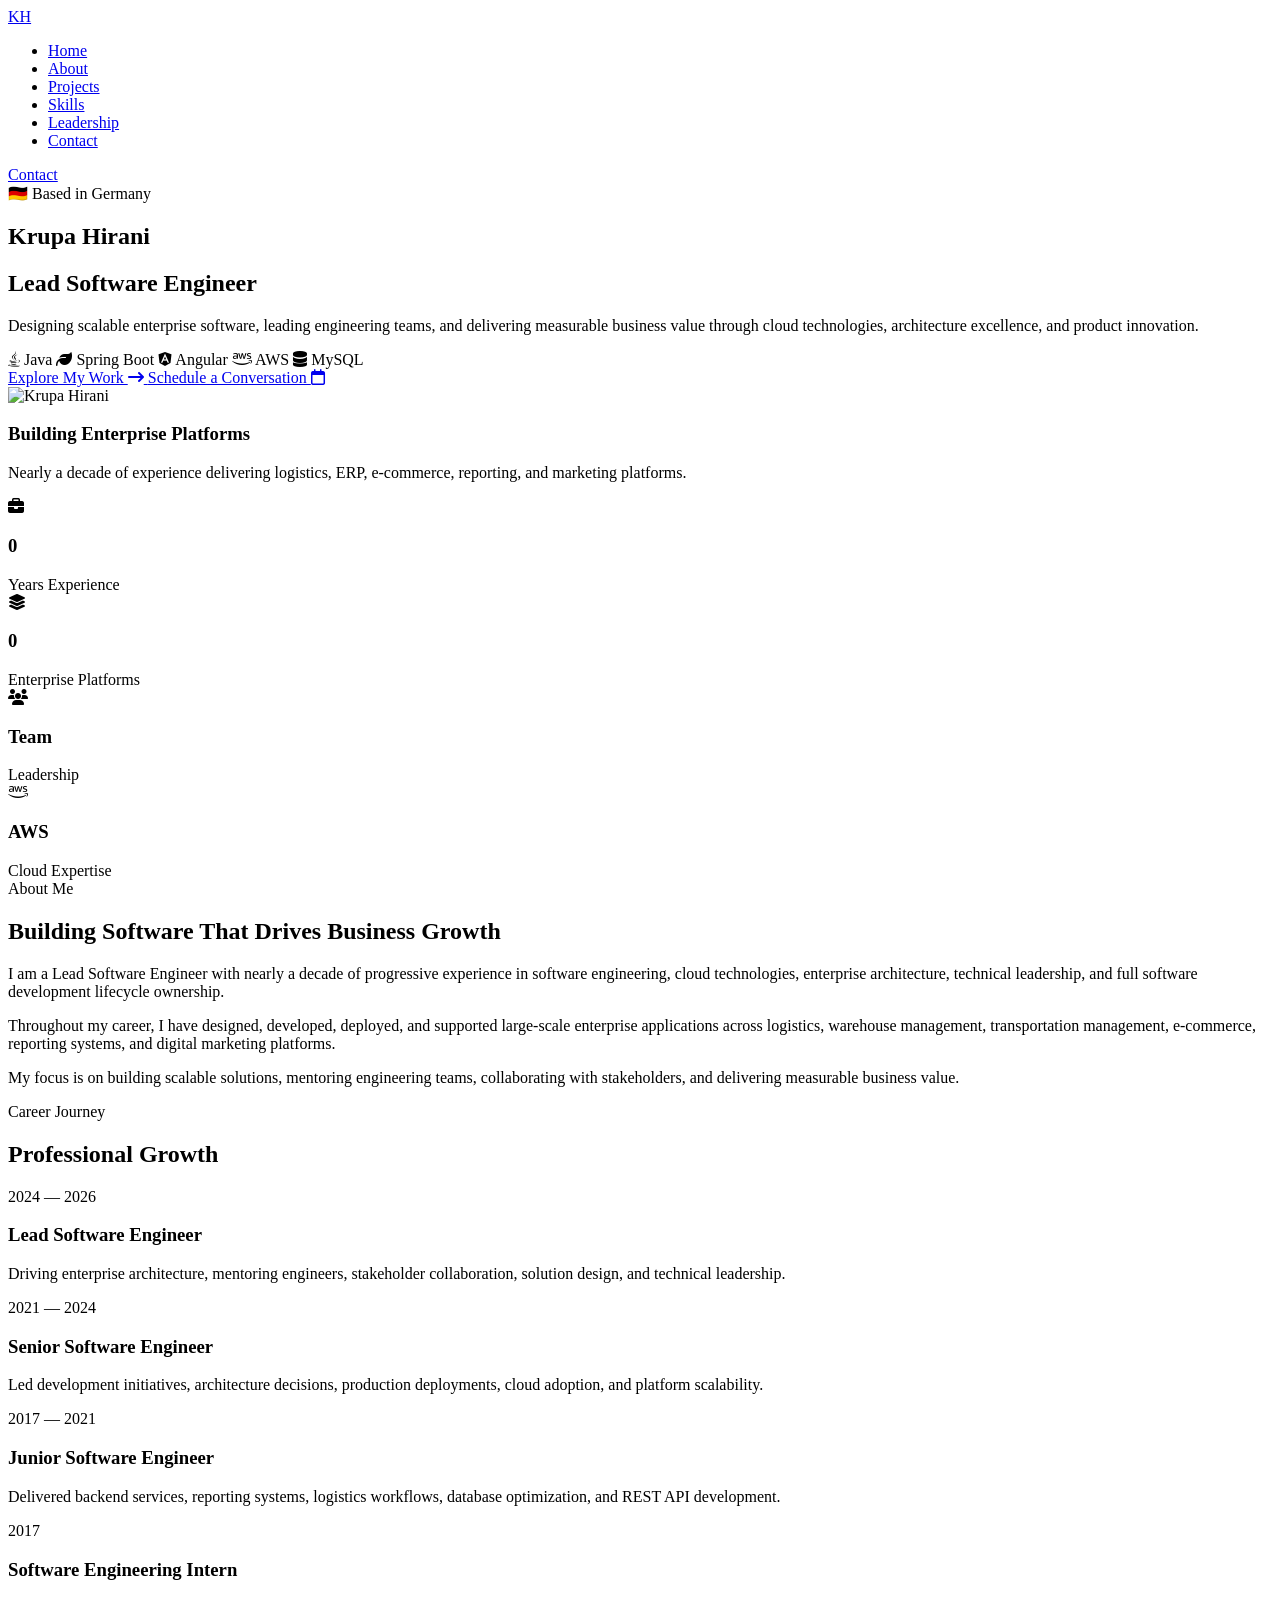
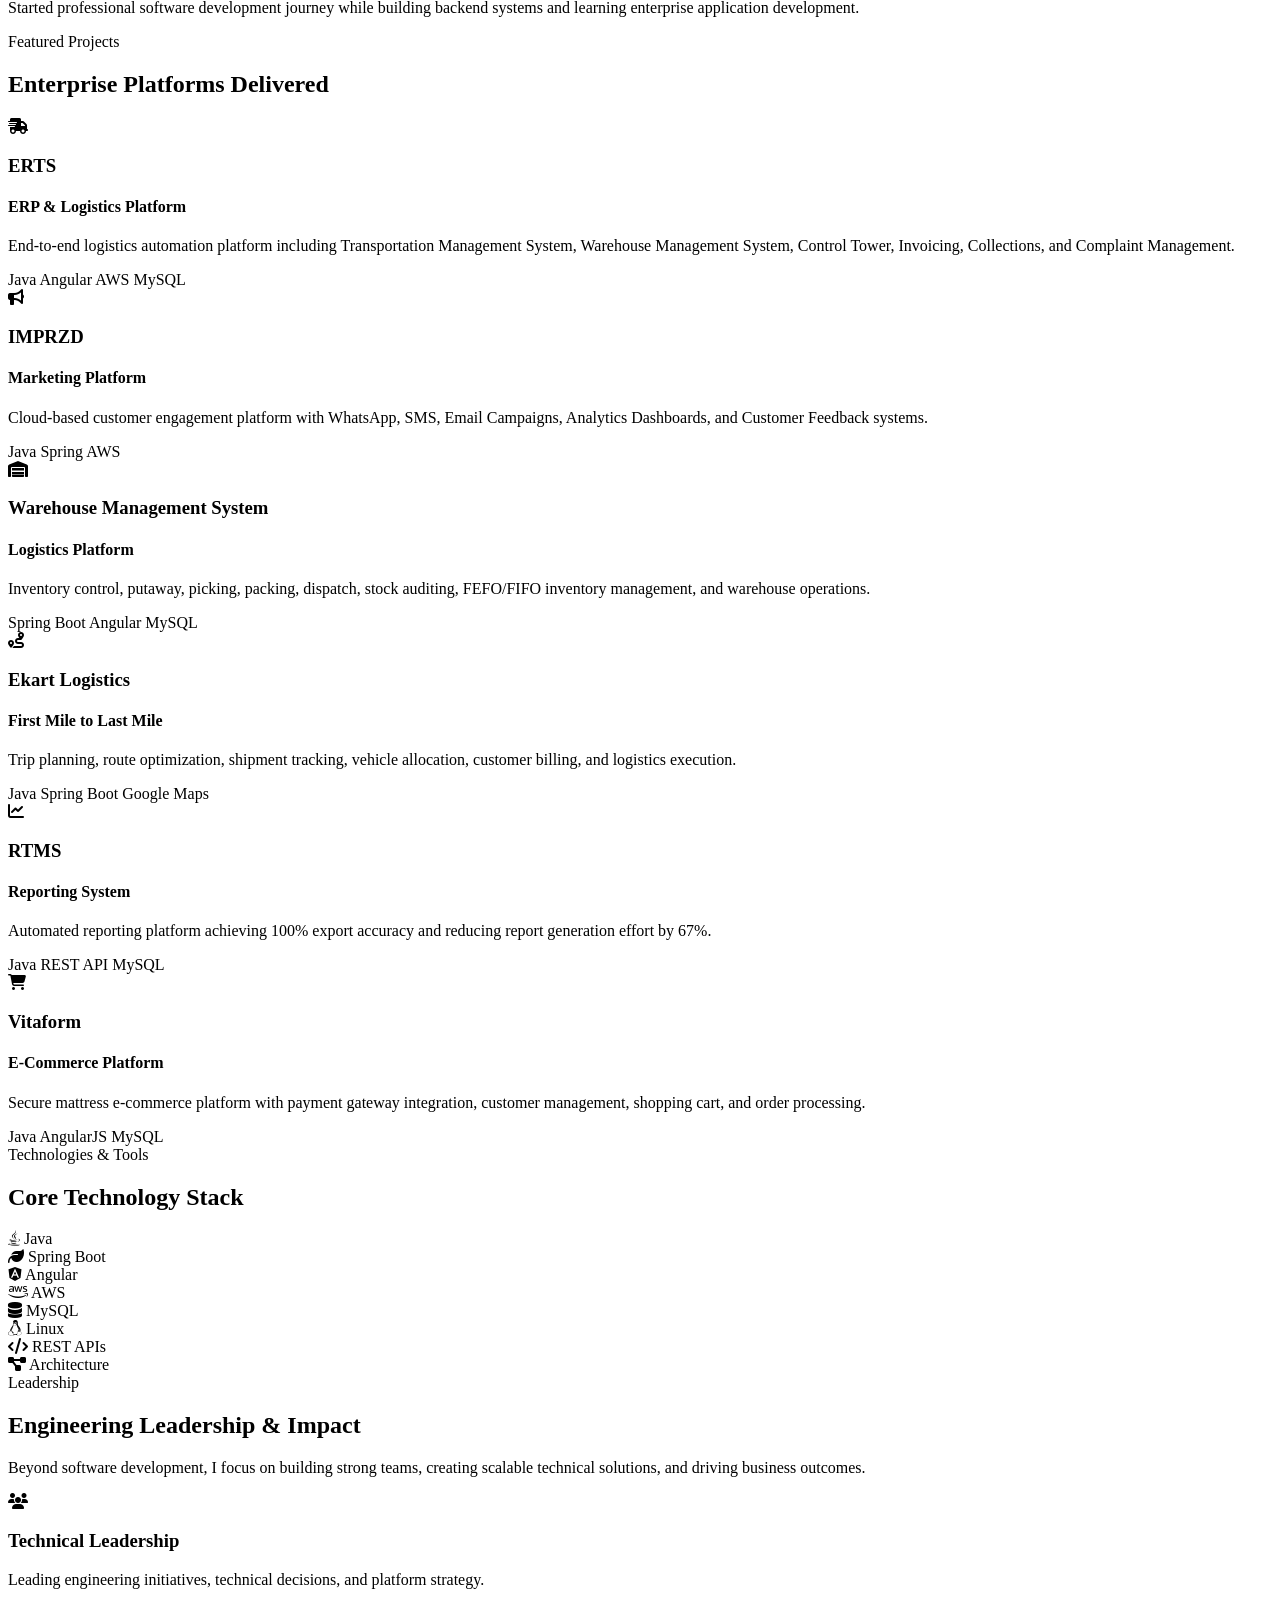
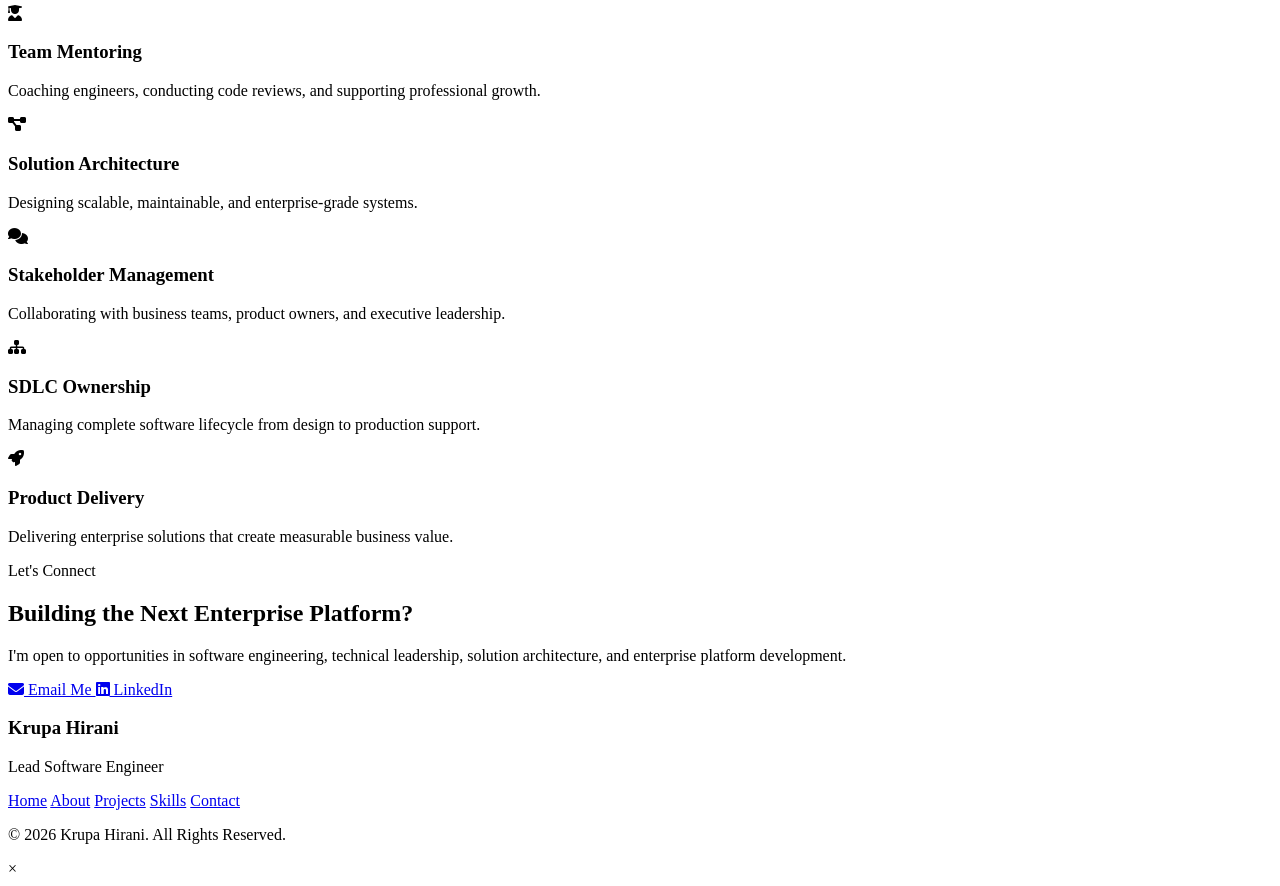
==== index.html @ 8355c9b0 "Rename indexv2.html to index.html" ====
<!DOCTYPE html>
<html lang="en">

<head>

    <meta charset="UTF-8">

    <meta name="viewport"
          content="width=device-width, initial-scale=1.0">

    <title>
        Krupa Hirani | Lead Software Engineer
    </title>

    <meta name="description"
          content="Lead Software Engineer in Germany specializing in Enterprise Software, Logistics Platforms, Cloud Solutions, Architecture and Engineering Leadership.">

    <!-- Google Fonts -->

    <link href="https://fonts.googleapis.com/css2?family=Manrope:wght@300;400;500;600;700;800&family=Playfair+Display:wght@600;700&display=swap"
          rel="stylesheet">

    <!-- Font Awesome -->

    <link rel="stylesheet"
          href="https://cdnjs.cloudflare.com/ajax/libs/font-awesome/6.7.2/css/all.min.css">

    <link rel="stylesheet"
          href="/Users/dhavalribadiya/Documents/Projects/resumeWeb/stylesv2.css">

</head>

<body>

    <!-- ================================= -->
    <!-- NAVIGATION -->
    <!-- ================================= -->

    <header id="navbar">

        <div class="container nav-container">

            <a href="#home"
               class="logo">

                KH

            </a>

            <nav>

                <ul class="nav-links">

                    <li>
                        <a href="#home">
                            Home
                        </a>
                    </li>

                    <li>
                        <a href="#about">
                            About
                        </a>
                    </li>

                    <li>
                        <a href="#projects">
                            Projects
                        </a>
                    </li>

                    <li>
                        <a href="#skills">
                            Skills
                        </a>
                    </li>

                    <li>
                        <a href="#leadership">
                            Leadership
                        </a>
                    </li>

                    <li>
                        <a href="#contact">
                            Contact
                        </a>
                    </li>

                </ul>

            </nav>

            <div class="nav-actions">

                <a href="#contact"
                   class="nav-btn">

                    Contact

                </a>

            </div>

            <div class="hamburger">

                <span></span>
                <span></span>
                <span></span>

            </div>

        </div>

    </header>

    <!-- ================================= -->
    <!-- HERO -->
    <!-- ================================= -->

    <section id="home"
             class="hero">

        <div class="hero-blur hero-blur-1"></div>
        <div class="hero-blur hero-blur-2"></div>

        <div class="container hero-grid">

            <!-- LEFT -->

            <div class="hero-content">

                <span class="hero-badge">

                    🇩🇪 Based in Germany

                </span>

                <h1>

                    Krupa Hirani

                </h1>

                <h2>

                    Lead Software Engineer

                </h2>

                <p>

                    Designing scalable enterprise software,
                    leading engineering teams,
                    and delivering measurable business value
                    through cloud technologies,
                    architecture excellence,
                    and product innovation.

                </p>

                <div class="technology-badges">

                    <span>
                        <i class="fa-brands fa-java java-icon"></i>
                        Java
                    </span>

                    <span>
                        <i class="fa-solid fa-leaf spring-icon"></i>
                        Spring Boot
                    </span>

                    <span>
                        <i class="fa-brands fa-angular angular-icon"></i>
                        Angular
                    </span>

                    <span>
                        <i class="fa-brands fa-aws aws-icon"></i>
                        AWS
                    </span>

                    <span>
                        <i class="fa-solid fa-database mysql-icon"></i>
                        MySQL
                    </span>

                </div>

                <div class="hero-actions">

                    <a href="#projects"
                       class="btn-primary">

                        Explore My Work

                        <i class="fa-solid fa-arrow-right-long"></i>

                    </a>

                    <a href="#contact"
                       class="btn-secondary">

                        Schedule a Conversation

                        <i class="fa-regular fa-calendar"></i>

                    </a>

                </div>

            </div>

            <!-- RIGHT -->

            <div class="hero-profile">

                <div class="profile-card">

                    <div class="profile-image">

                        <!-- Replace with your photo -->

                        <img src="/Users/dhavalribadiya/Documents/Projects/resumeWeb/profileImg.png"
                             alt="Krupa Hirani">

                    </div>

                    <div class="profile-details">

                        <h3>

                            Building Enterprise Platforms

                        </h3>

                        <p>

                            Nearly a decade of experience
                            delivering logistics,
                            ERP,
                            e-commerce,
                            reporting,
                            and marketing platforms.

                        </p>

                    </div>

                </div>

            </div>

        </div>

    </section>

    <!-- ================================= -->
    <!-- IMPACT SUMMARY -->
    <!-- ================================= -->

    <section class="impact-section">

        <div class="container">

            <div class="impact-summary">

                <div class="summary-item">

                    <div class="summary-icon">

                        <i class="fa-solid fa-briefcase"></i>

                    </div>

                    <div>

                        <h3 class="counter"
                            data-target="9">

                            0

                        </h3>

                        <span>
                            Years Experience
                        </span>

                    </div>

                </div>

                <div class="summary-item">

                    <div class="summary-icon">

                        <i class="fa-solid fa-layer-group"></i>

                    </div>

                    <div>

                        <h3 class="counter"
                            data-target="6">

                            0

                        </h3>

                        <span>
                            Enterprise Platforms
                        </span>

                    </div>

                </div>

                <div class="summary-item">

                    <div class="summary-icon">

                        <i class="fa-solid fa-users"></i>

                    </div>

                    <div>

                        <h3>

                            Team

                        </h3>

                        <span>
                            Leadership
                        </span>

                    </div>

                </div>

                <div class="summary-item">

                    <div class="summary-icon">

                        <i class="fa-brands fa-aws"></i>

                    </div>

                    <div>

                        <h3>

                            AWS

                        </h3>

                        <span>
                            Cloud Expertise
                        </span>

                    </div>

                </div>

            </div>

        </div>

    </section>
        <!-- ================================= -->
    <!-- ABOUT -->
    <!-- ================================= -->

    <section id="about"
             class="section">

        <div class="container">

            <div class="section-header">

                <span class="section-tag">

                    About Me

                </span>

                <h2>

                    Building Software That
                    Drives Business Growth

                </h2>

            </div>

            <div class="about-wrapper">

                <div class="about-card">

                    <p>

                        I am a Lead Software Engineer with nearly a decade
                        of progressive experience in software engineering,
                        cloud technologies, enterprise architecture,
                        technical leadership, and full software
                        development lifecycle ownership.

                    </p>

                    <p>

                        Throughout my career, I have designed,
                        developed, deployed, and supported
                        large-scale enterprise applications across
                        logistics, warehouse management,
                        transportation management,
                        e-commerce, reporting systems,
                        and digital marketing platforms.

                    </p>

                    <p>

                        My focus is on building scalable solutions,
                        mentoring engineering teams,
                        collaborating with stakeholders,
                        and delivering measurable business value.

                    </p>

                </div>

            </div>

        </div>

    </section>

    <!-- ================================= -->
    <!-- CAREER JOURNEY -->
    <!-- ================================= -->

    <section class="section timeline-section">

        <div class="container">

            <div class="section-header">

                <span class="section-tag">

                    Career Journey

                </span>

                <h2>

                    Professional Growth

                </h2>

            </div>

            <div class="timeline">
                <div class="timeline-item">

                    <div class="timeline-year">

                        2024 — 2026

                    </div>

                    <div class="timeline-content">

                        <h3>

                            Lead Software Engineer

                        </h3>

                        <p>

                            Driving enterprise architecture,
                            mentoring engineers,
                            stakeholder collaboration,
                            solution design,
                            and technical leadership.

                        </p>

                    </div>

                </div>

                <div class="timeline-item">

                    <div class="timeline-year">

                        2021 — 2024

                    </div>

                    <div class="timeline-content">

                        <h3>

                            Senior Software Engineer

                        </h3>

                        <p>

                            Led development initiatives,
                            architecture decisions,
                            production deployments,
                            cloud adoption,
                            and platform scalability.

                        </p>

                    </div>

                </div>

                <div class="timeline-item">

                    <div class="timeline-year">

                        2017 — 2021

                    </div>

                    <div class="timeline-content">

                        <h3>

                            Junior Software Engineer

                        </h3>

                        <p>

                            Delivered backend services,
                            reporting systems,
                            logistics workflows,
                            database optimization,
                            and REST API development.

                        </p>

                    </div>

                </div>

                <div class="timeline-item">

                    <div class="timeline-year">

                        2017

                    </div>

                    <div class="timeline-content">

                        <h3>

                            Software Engineering Intern

                        </h3>

                        <p>

                            Started professional software
                            development journey while building
                            backend systems and learning
                            enterprise application development.

                        </p>

                    </div>

                </div>

            </div>

        </div>

    </section>

    <!-- ================================= -->
    <!-- FEATURED PROJECTS -->
    <!-- ================================= -->

    <section id="projects"
             class="section">

        <div class="container">

            <div class="section-header">

                <span class="section-tag">

                    Featured Projects

                </span>

                <h2>

                    Enterprise Platforms Delivered

                </h2>

            </div>

            <div class="projects-grid">

                <!-- ERTS -->

                <div class="project-card" onclick="openProject('erts')">

                    <div class="project-icon">

                        <i class="fa-solid fa-truck-fast"></i>

                    </div>

                    <h3>

                        ERTS

                    </h3>

                    <h4>

                        ERP & Logistics Platform

                    </h4>

                    <p>

                        End-to-end logistics automation
                        platform including Transportation
                        Management System,
                        Warehouse Management System,
                        Control Tower,
                        Invoicing,
                        Collections,
                        and Complaint Management.

                    </p>

                    <div class="project-tags">

                        <span>Java</span>
                        <span>Angular</span>
                        <span>AWS</span>
                        <span>MySQL</span>

                    </div>

                </div>

                <!-- IMPRZD -->

                <div class="project-card" onclick="openProject('imprzd')">

                    <div class="project-icon">

                        <i class="fa-solid fa-bullhorn"></i>

                    </div>

                    <h3>

                        IMPRZD

                    </h3>

                    <h4>

                        Marketing Platform

                    </h4>

                    <p>

                        Cloud-based customer engagement
                        platform with WhatsApp,
                        SMS,
                        Email Campaigns,
                        Analytics Dashboards,
                        and Customer Feedback systems.

                    </p>

                    <div class="project-tags">

                        <span>Java</span>
                        <span>Spring</span>
                        <span>AWS</span>

                    </div>

                </div>

                <!-- WMS -->

                <div class="project-card" onclick="openProject('wms')">

                    <div class="project-icon">

                        <i class="fa-solid fa-warehouse"></i>

                    </div>

                    <h3>

                        Warehouse Management System

                    </h3>

                    <h4>

                        Logistics Platform

                    </h4>

                    <p>

                        Inventory control,
                        putaway,
                        picking,
                        packing,
                        dispatch,
                        stock auditing,
                        FEFO/FIFO inventory management,
                        and warehouse operations.

                    </p>

                    <div class="project-tags">

                        <span>Spring Boot</span>
                        <span>Angular</span>
                        <span>MySQL</span>

                    </div>

                </div>

                <!-- EKART -->

                <div class="project-card" onclick="openProject('ekart')">

                    <div class="project-icon">

                        <i class="fa-solid fa-route"></i>

                    </div>

                    <h3>

                        Ekart Logistics

                    </h3>

                    <h4>

                        First Mile to Last Mile

                    </h4>

                    <p>

                        Trip planning,
                        route optimization,
                        shipment tracking,
                        vehicle allocation,
                        customer billing,
                        and logistics execution.

                    </p>

                    <div class="project-tags">

                        <span>Java</span>
                        <span>Spring Boot</span>
                        <span>Google Maps</span>

                    </div>

                </div>

                <!-- RTMS -->

                <div class="project-card" onclick="openProject('rtms')">

                    <div class="project-icon">

                        <i class="fa-solid fa-chart-line"></i>

                    </div>

                    <h3>

                        RTMS

                    </h3>

                    <h4>

                        Reporting System

                    </h4>

                    <p>

                        Automated reporting platform
                        achieving 100% export accuracy
                        and reducing report generation
                        effort by 67%.

                    </p>

                    <div class="project-tags">

                        <span>Java</span>
                        <span>REST API</span>
                        <span>MySQL</span>

                    </div>

                </div>

                <!-- VITAFORM -->

                <div class="project-card" onclick="openProject('vitaform')">

                    <div class="project-icon">

                        <i class="fa-solid fa-cart-shopping"></i>

                    </div>

                    <h3>

                        Vitaform

                    </h3>

                    <h4>

                        E-Commerce Platform

                    </h4>

                    <p>

                        Secure mattress e-commerce
                        platform with payment gateway
                        integration,
                        customer management,
                        shopping cart,
                        and order processing.

                    </p>

                    <div class="project-tags">

                        <span>Java</span>
                        <span>AngularJS</span>
                        <span>MySQL</span>

                    </div>

                </div>

            </div>

        </div>

    </section>

    <!-- ================================= -->
    <!-- TECHNOLOGY TOOLBAR -->
    <!-- ================================= -->

    <section id="skills"
             class="section">

        <div class="container">

            <div class="section-header">

                <span class="section-tag">

                    Technologies & Tools

                </span>

                <h2>

                    Core Technology Stack

                </h2>

            </div>

            <div class="tech-toolbar">

                <div class="tech-item">
                    <i class="fa-brands fa-java java-icon"></i>
                    Java
                </div>

                <div class="tech-item">
                    <i class="fa-solid fa-leaf spring-icon"></i>
                    Spring Boot
                </div>

                <div class="tech-item">
                    <i class="fa-brands fa-angular angular-icon"></i>
                    Angular
                </div>

                <div class="tech-item">
                    <i class="fa-brands fa-aws aws-icon"></i>
                    AWS
                </div>

                <div class="tech-item">
                    <i class="fa-solid fa-database mysql-icon"></i>
                    MySQL
                </div>

                <div class="tech-item">
                    <i class="fa-brands fa-linux linux-icon"></i>
                    Linux
                </div>

                <div class="tech-item">
                    <i class="fa-solid fa-code"></i>
                    REST APIs
                </div>

                <div class="tech-item">
                    <i class="fa-solid fa-diagram-project"></i>
                    Architecture
                </div>

            </div>

        </div>

    </section>
        <!-- ================================= -->
    <!-- LEADERSHIP -->
    <!-- ================================= -->

    <section id="leadership"
             class="section">

        <div class="container">

            <div class="section-header">

                <span class="section-tag">

                    Leadership

                </span>

                <h2>

                    Engineering Leadership & Impact

                </h2>

                <p>

                    Beyond software development,
                    I focus on building strong teams,
                    creating scalable technical solutions,
                    and driving business outcomes.

                </p>

            </div>

            <div class="leadership-grid">

                <div class="leadership-card">

                    <div class="leadership-icon">

                        <i class="fa-solid fa-users"></i>

                    </div>

                    <h3>

                        Technical Leadership

                    </h3>

                    <p>

                        Leading engineering initiatives,
                        technical decisions,
                        and platform strategy.

                    </p>

                </div>

                <div class="leadership-card">

                    <div class="leadership-icon">

                        <i class="fa-solid fa-user-graduate"></i>

                    </div>

                    <h3>

                        Team Mentoring

                    </h3>

                    <p>

                        Coaching engineers,
                        conducting code reviews,
                        and supporting professional growth.

                    </p>

                </div>

                <div class="leadership-card">

                    <div class="leadership-icon">

                        <i class="fa-solid fa-diagram-project"></i>

                    </div>

                    <h3>

                        Solution Architecture

                    </h3>

                    <p>

                        Designing scalable,
                        maintainable,
                        and enterprise-grade systems.

                    </p>

                </div>

                <div class="leadership-card">

                    <div class="leadership-icon">

                        <i class="fa-solid fa-comments"></i>

                    </div>

                    <h3>

                        Stakeholder Management

                    </h3>

                    <p>

                        Collaborating with business teams,
                        product owners,
                        and executive leadership.

                    </p>

                </div>

                <div class="leadership-card">

                    <div class="leadership-icon">

                        <i class="fa-solid fa-sitemap"></i>

                    </div>

                    <h3>

                        SDLC Ownership

                    </h3>

                    <p>

                        Managing complete software lifecycle
                        from design to production support.

                    </p>

                </div>

                <div class="leadership-card">

                    <div class="leadership-icon">

                        <i class="fa-solid fa-rocket"></i>

                    </div>

                    <h3>

                        Product Delivery

                    </h3>

                    <p>

                        Delivering enterprise solutions
                        that create measurable business value.

                    </p>

                </div>

            </div>

        </div>

    </section>

    <!-- ================================= -->
    <!-- CONTACT CTA -->
    <!-- ================================= -->

    <section id="contact"
             class="contact-section">

        <div class="container">

            <div class="contact-banner">

                <div class="contact-content">

                    <span class="section-tag">

                        Let's Connect

                    </span>

                    <h2>

                        Building the Next Enterprise Platform?

                    </h2>

                    <p>

                        I'm open to opportunities in
                        software engineering,
                        technical leadership,
                        solution architecture,
                        and enterprise platform development.

                    </p>

                </div>

                <div class="contact-actions">

                    <a href="mailto:krupahirani07@gmail.com"
                       class="btn-primary">

                        <i class="fa-solid fa-envelope"></i>

                        Email Me

                    </a>

                    <a href="https://www.linkedin.com/in/hirani-krupa-6bb88b159"
                       target="_blank"
                       class="btn-secondary">

                        <i class="fa-brands fa-linkedin"></i>

                        LinkedIn

                    </a>

                   <!-- <a href="https://github.com/your-profile"
                       target="_blank"
                       class="btn-secondary">

                        <i class="fa-brands fa-github"></i>

                        GitHub

                    </a> -->

                </div>

            </div>

        </div>

    </section>

    <!-- ================================= -->
    <!-- FOOTER -->
    <!-- ================================= -->

    <footer>

        <div class="container footer-content">

            <div class="footer-brand">

                <h3>

                    Krupa Hirani

                </h3>

                <p>

                    Lead Software Engineer

                </p>

            </div>

            <div class="footer-links">

                <a href="#home">Home</a>
                <a href="#about">About</a>
                <a href="#projects">Projects</a>
                <a href="#skills">Skills</a>
                <a href="#contact">Contact</a>

            </div>

        </div>

        <div class="footer-bottom">

            <p>

                © 2026 Krupa Hirani.
                All Rights Reserved.

            </p>

        </div>

    </footer>


    <div class="project-modal" id="projectModal">

        <div class="project-modal-content">
    
            <span class="close-modal">&times;</span>
    
            <div id="modalBody"></div>
    
        </div>
    
    </div>

    <!-- ================================= -->
    <!-- JAVASCRIPT -->
    <!-- ================================= -->

    <script src="/Users/dhavalribadiya/Documents/Projects/resumeWeb/scriptv2.js"></script>

</body>
</html>
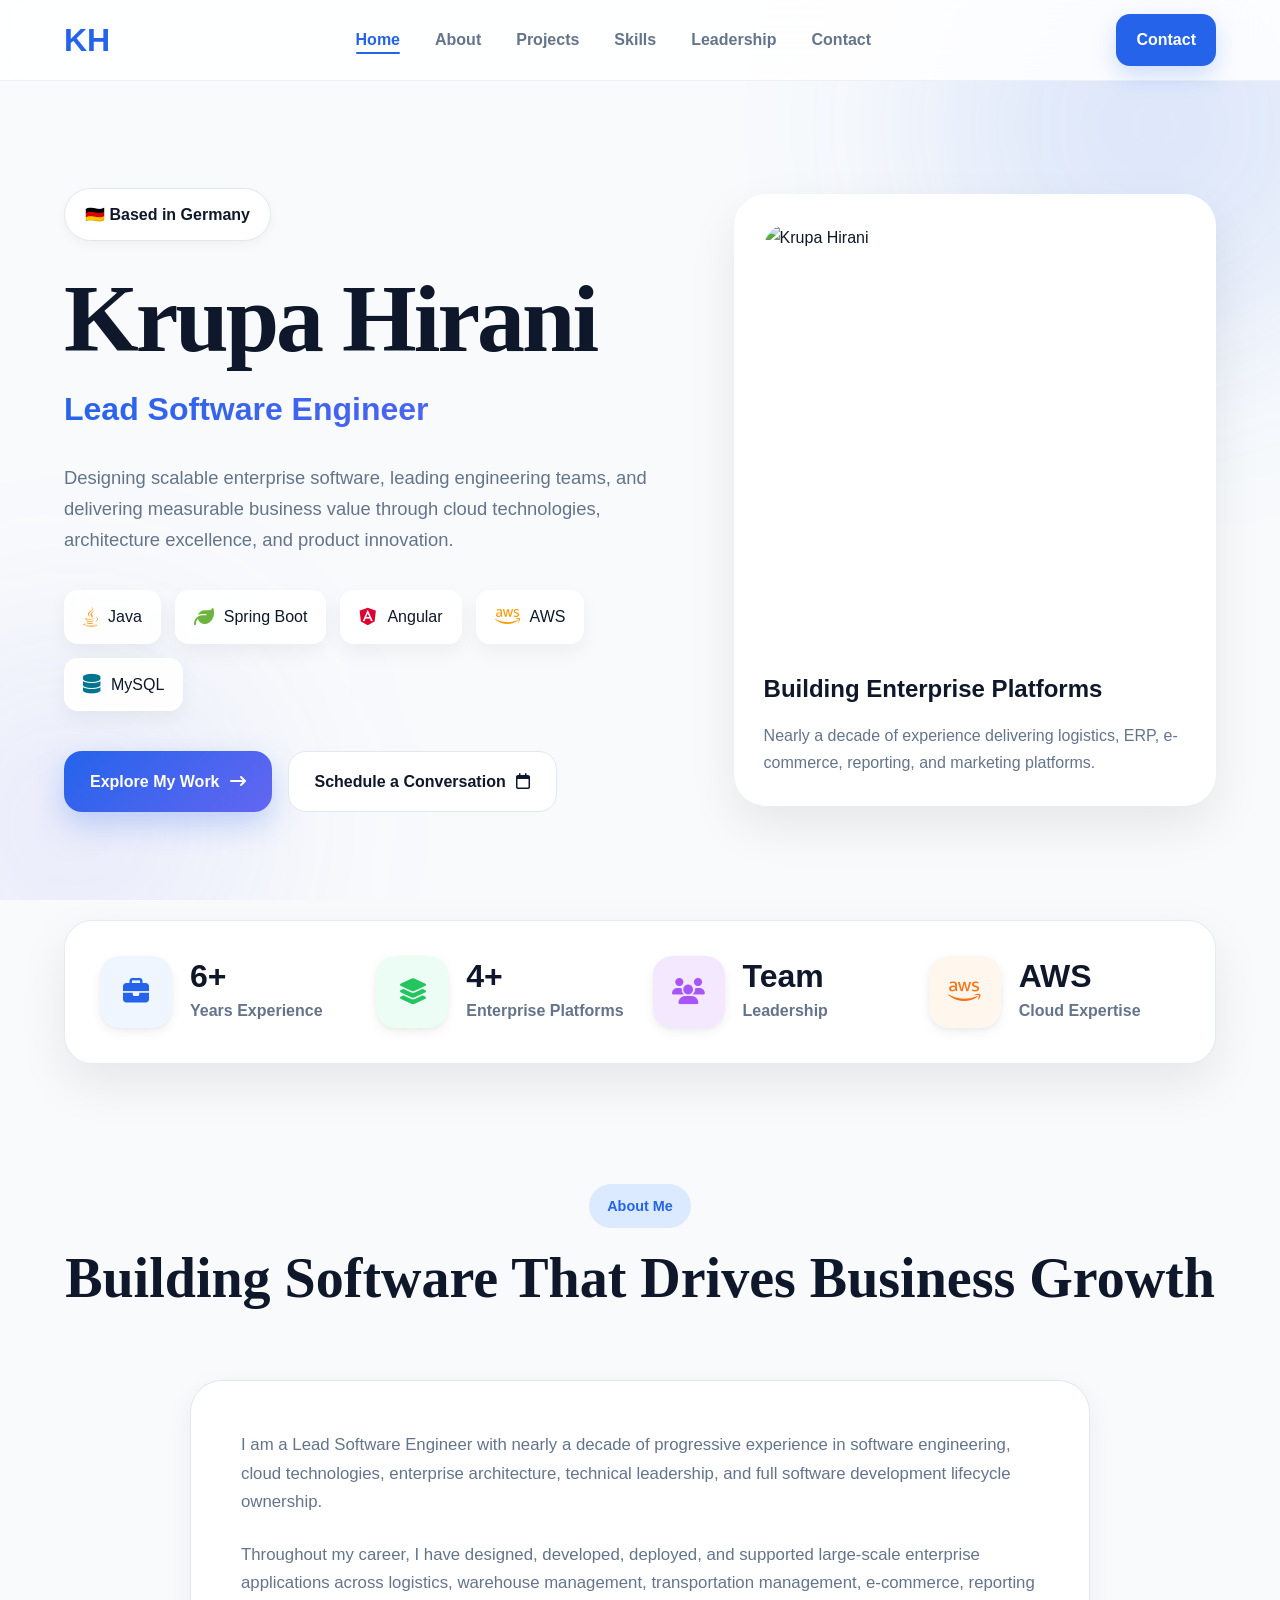
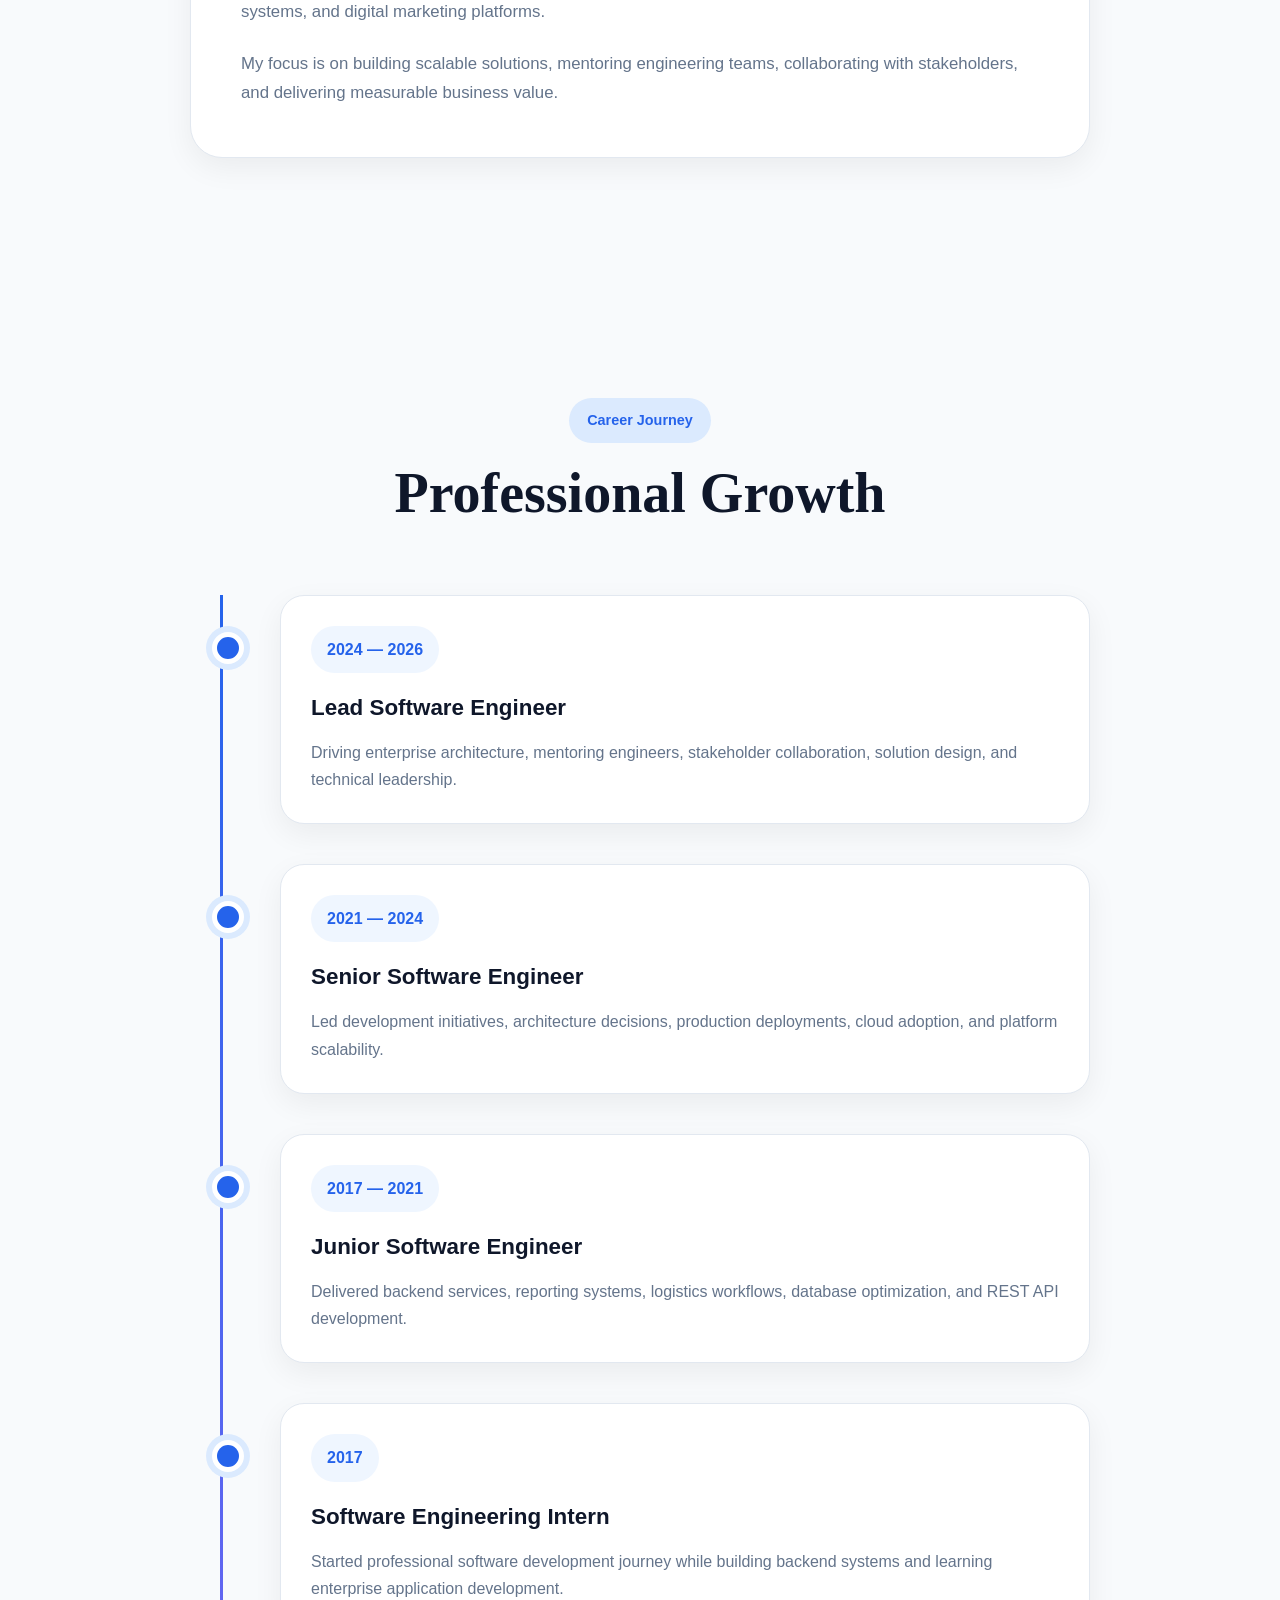
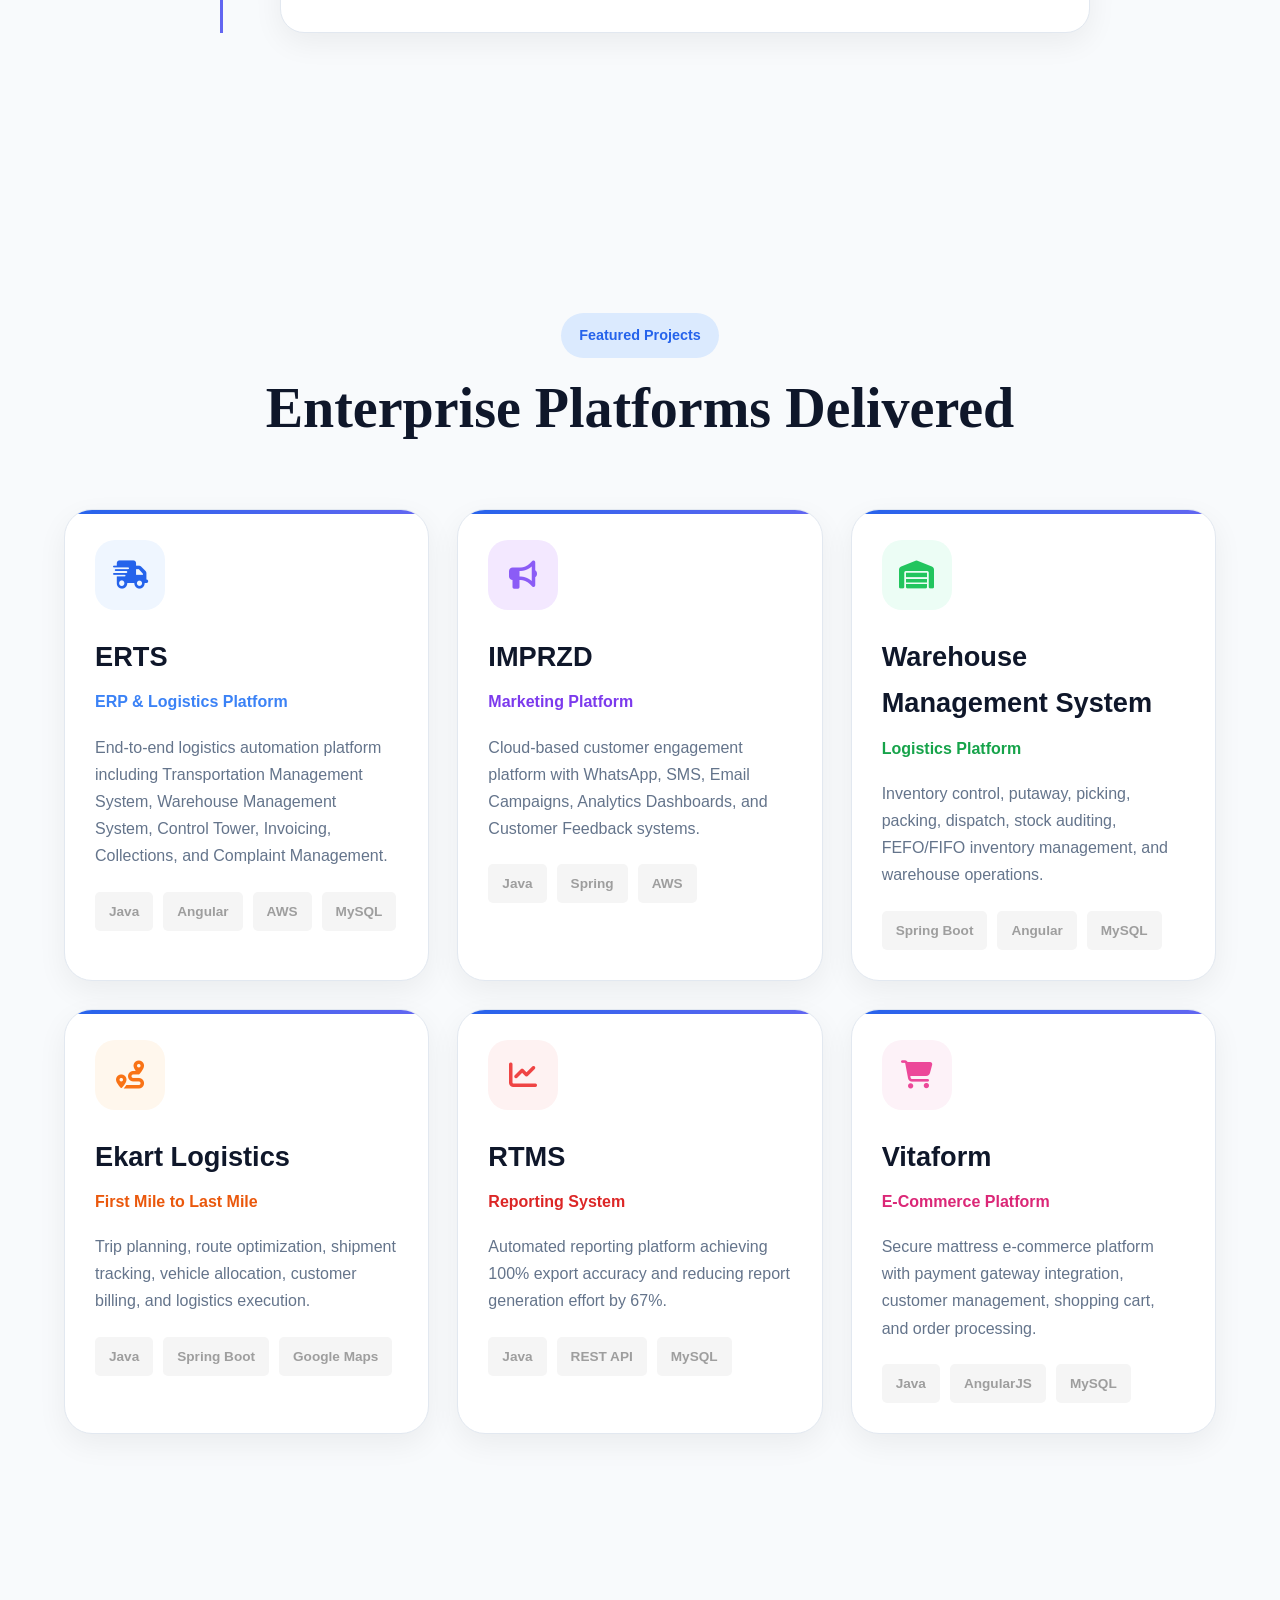
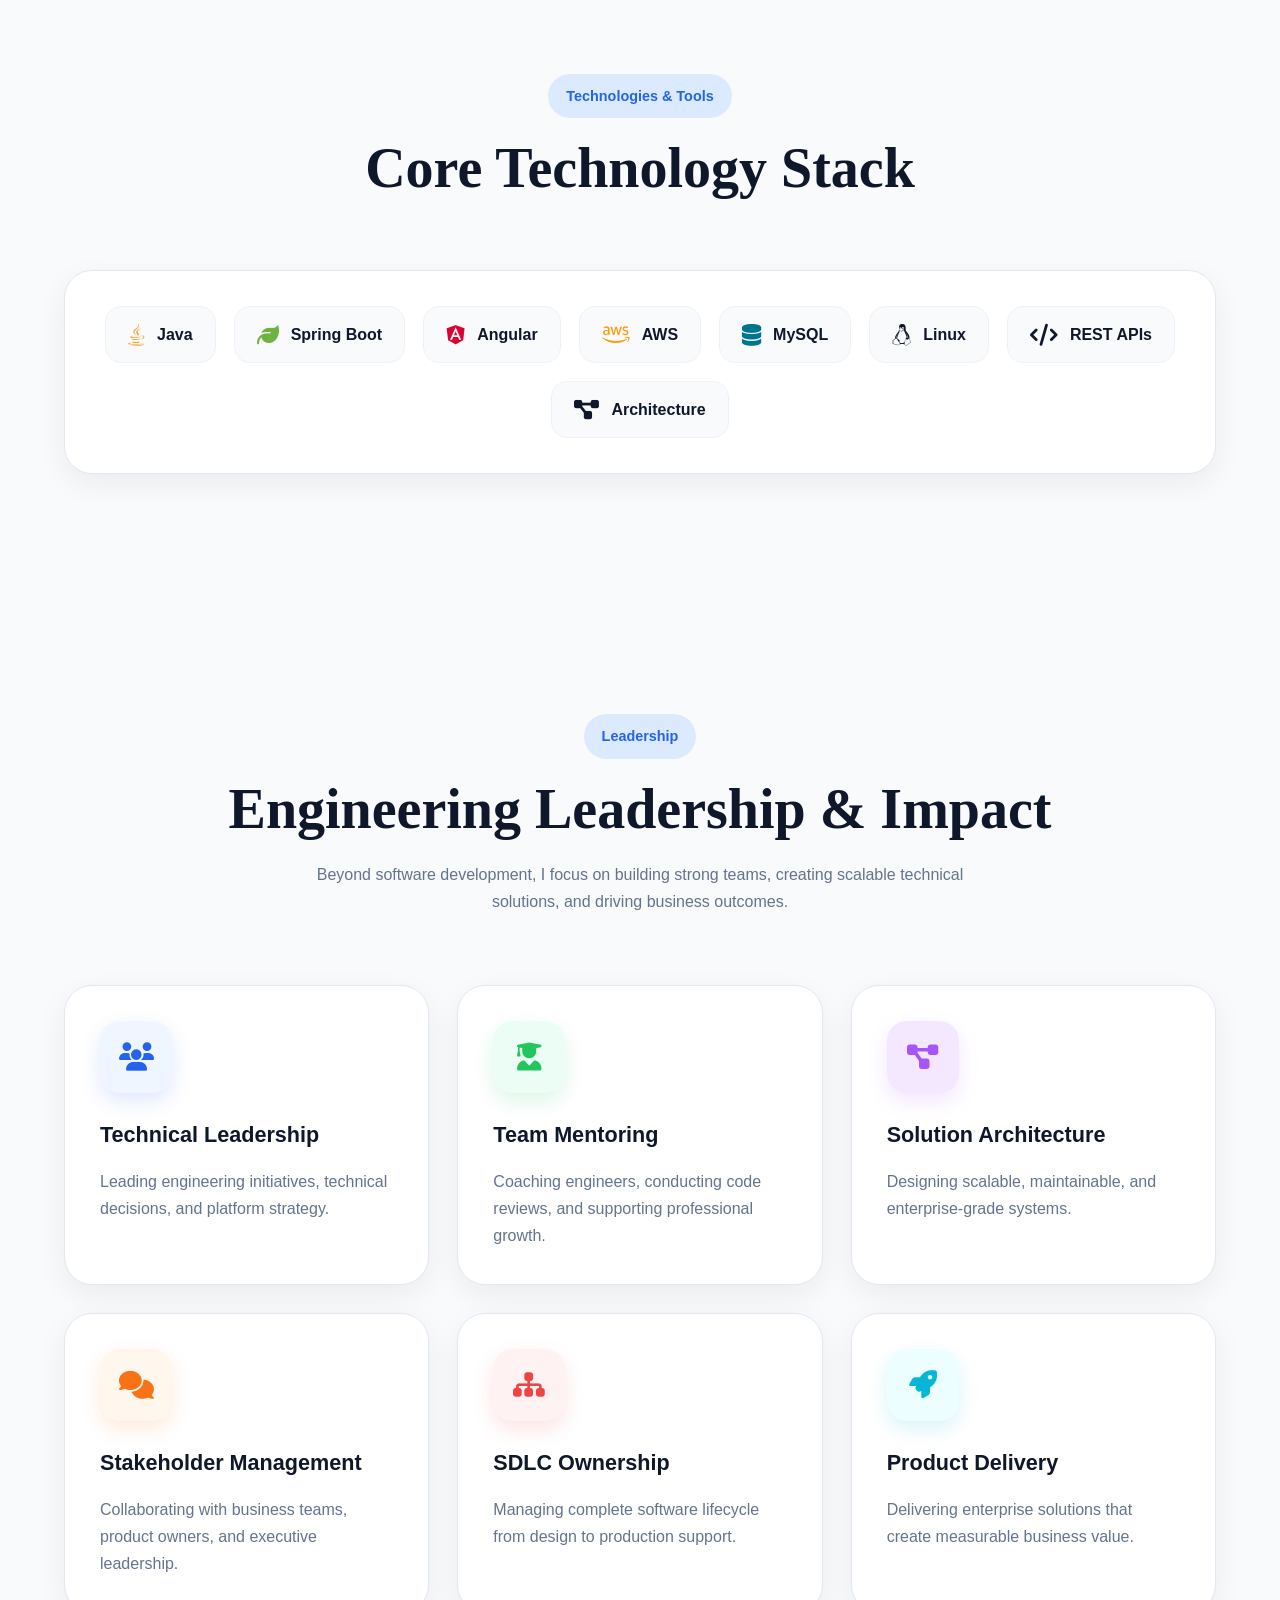
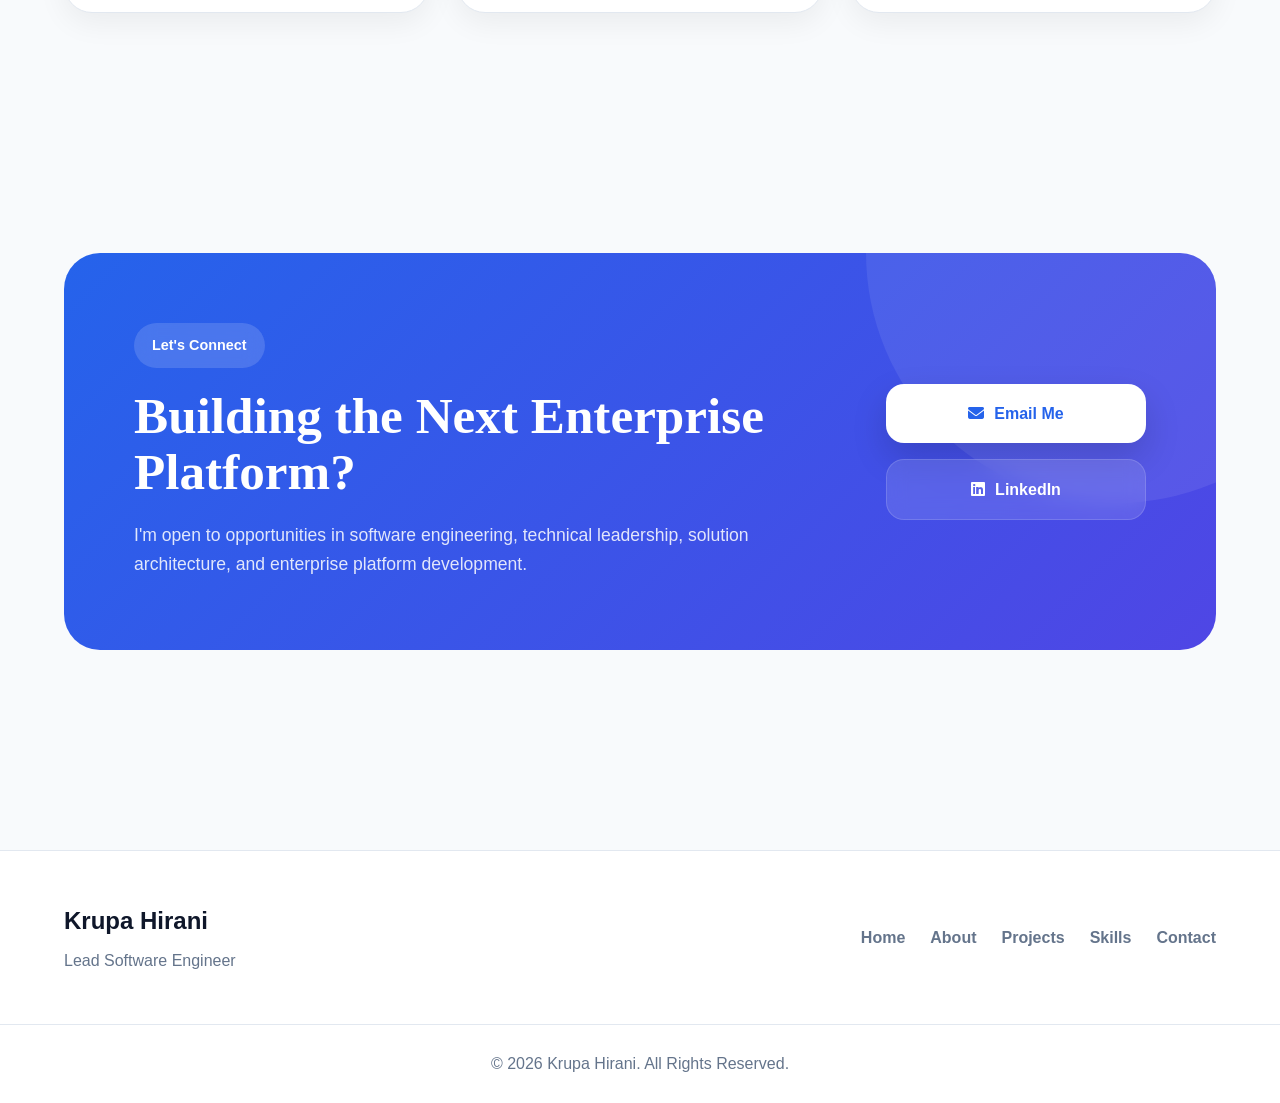
==== commit a4f96b6f: "Update index.html" ====
--- a/index.html
+++ b/index.html
@@ -26,7 +26,7 @@
           href="https://cdnjs.cloudflare.com/ajax/libs/font-awesome/6.7.2/css/all.min.css">
 
     <link rel="stylesheet"
-          href="/Users/dhavalribadiya/Documents/Projects/resumeWeb/stylesv2.css">
+          href="styles.css">
 
 </head>
 
@@ -1280,7 +1280,7 @@
     <!-- JAVASCRIPT -->
     <!-- ================================= -->
 
-    <script src="/Users/dhavalribadiya/Documents/Projects/resumeWeb/scriptv2.js"></script>
+    <script src="script.js"></script>
 
 </body>
 </html>
--- a/styles.css
+++ b/styles.css
@@ -0,0 +1,2608 @@
+/* =========================================
+   STYLES V2 - PART 1
+   RESET + GLOBAL + NAVBAR + HERO
+========================================= */
+
+/* =========================================
+   VARIABLES
+========================================= */
+
+:root {
+
+    --primary: #2563EB;
+    --primary-light: #DBEAFE;
+
+    --secondary: #6366F1;
+
+    --background: #F8FAFC;
+
+    --surface: #FFFFFF;
+
+    --text: #0F172A;
+
+    --text-light: #64748B;
+
+    --border: #E2E8F0;
+
+    --radius: 24px;
+
+    --shadow-sm:
+        0 4px 12px rgba(0,0,0,.04);
+
+    --shadow-md:
+        0 10px 30px rgba(0,0,0,.06);
+
+    --shadow-lg:
+        0 20px 50px rgba(0,0,0,.08);
+
+    --transition:
+        all .3s ease;
+
+}
+
+/* =========================================
+   RESET
+========================================= */
+
+*{
+
+    margin:0;
+    padding:0;
+
+    box-sizing:border-box;
+
+}
+
+html{
+
+    scroll-behavior:smooth;
+
+}
+
+body{
+
+    font-family:'Manrope',sans-serif;
+
+    background:var(--background);
+
+    color:var(--text);
+
+    overflow-x:hidden;
+
+    line-height:1.7;
+
+}
+
+img{
+
+    max-width:100%;
+
+    display:block;
+
+}
+
+a{
+
+    text-decoration:none;
+
+}
+
+ul{
+
+    list-style:none;
+
+}
+
+/* =========================================
+   GLOBAL
+========================================= */
+
+.container{
+
+    width:90%;
+
+    max-width:1200px;
+
+    margin:auto;
+
+}
+
+.section{
+
+    padding:120px 0;
+
+}
+
+.section-header{
+
+    text-align:center;
+
+    margin-bottom:70px;
+
+}
+
+.section-tag{
+
+    display:inline-block;
+
+    background:var(--primary-light);
+
+    color:var(--primary);
+
+    padding:10px 18px;
+
+    border-radius:999px;
+
+    font-size:.9rem;
+
+    font-weight:700;
+
+    margin-bottom:20px;
+
+}
+
+.section-header h2{
+
+    font-family:'Playfair Display',serif;
+
+    font-size:clamp(2.2rem,5vw,3.5rem);
+
+    line-height:1.1;
+
+    margin-bottom:20px;
+
+}
+
+.section-header p{
+
+    max-width:700px;
+
+    margin:auto;
+
+    color:var(--text-light);
+
+}
+
+/* =========================================
+   NAVBAR
+========================================= */
+
+#navbar{
+
+    position:fixed;
+
+    top:0;
+    left:0;
+
+    width:100%;
+
+    z-index:1000;
+
+    background:
+        rgba(255,255,255,.85);
+
+    backdrop-filter:
+        blur(18px);
+
+    border-bottom:
+        1px solid rgba(226,232,240,.6);
+
+    transition:
+        .3s ease;
+
+}
+
+.nav-container{
+
+    height:80px;
+
+    display:flex;
+
+    align-items:center;
+
+    justify-content:space-between;
+
+}
+
+.logo{
+
+    font-size:2rem;
+
+    font-weight:800;
+
+    color:var(--primary);
+
+}
+
+.nav-links{
+
+    display:flex;
+
+    align-items:center;
+
+    gap:35px;
+
+}
+
+.nav-links a{
+
+    color:var(--text-light);
+
+    font-weight:600;
+
+    transition:var(--transition);
+
+}
+
+.nav-links a:hover{
+
+    color:var(--primary);
+
+}
+
+.active-link{
+
+    color:var(--primary) !important;
+
+}
+
+.nav-actions{
+
+    display:flex;
+
+    align-items:center;
+
+    gap:15px;
+
+}
+
+.nav-btn{
+
+    background:var(--primary);
+
+    color:white;
+
+    padding:12px 20px;
+
+    border-radius:14px;
+
+    font-weight:700;
+
+    box-shadow:
+        0 10px 25px rgba(37,99,235,.20);
+
+}
+
+.nav-btn:hover{
+
+    transform:
+        translateY(-2px);
+
+}
+
+/* =========================================
+   MOBILE MENU
+========================================= */
+
+.hamburger{
+
+    display:none;
+
+    cursor:pointer;
+
+    flex-direction:column;
+
+    gap:5px;
+
+}
+
+.hamburger span{
+
+    width:28px;
+
+    height:3px;
+
+    background:var(--text);
+
+    border-radius:10px;
+
+}
+
+/* =========================================
+   HERO
+========================================= */
+
+.hero{
+
+    min-height:100vh;
+
+    display:flex;
+
+    align-items:center;
+
+    position:relative;
+
+    overflow:hidden;
+
+    padding-top:100px;
+
+}
+
+.hero-grid{
+
+    display:grid;
+
+    grid-template-columns:
+        1.1fr .9fr;
+
+    gap:80px;
+
+    align-items:center;
+
+}
+
+.hero-badge{
+
+    display:inline-flex;
+
+    align-items:center;
+
+    gap:10px;
+
+    background:white;
+
+    border:1px solid var(--border);
+
+    padding:12px 20px;
+
+    border-radius:999px;
+
+    box-shadow:var(--shadow-sm);
+
+    margin-bottom:30px;
+
+    font-weight:700;
+
+}
+
+.hero-content h1{
+
+    font-family:
+        'Playfair Display',
+        serif;
+
+    font-size:
+        clamp(4rem,8vw,6rem);
+
+    line-height:1;
+
+    letter-spacing:-3px;
+
+    margin-bottom:15px;
+
+}
+
+.hero-content h2{
+
+    font-size:2rem;
+
+    font-weight:700;
+
+    margin-bottom:25px;
+
+    background:
+        linear-gradient(
+            135deg,
+            #2563EB,
+            #6366F1
+        );
+
+    -webkit-background-clip:text;
+
+    -webkit-text-fill-color:transparent;
+
+}
+
+.hero-content p{
+
+    font-size:1.15rem;
+
+    color:var(--text-light);
+
+    max-width:650px;
+
+    margin-bottom:35px;
+
+}
+
+/* =========================================
+   HERO BLUR EFFECTS
+========================================= */
+
+.hero-blur{
+
+    position:absolute;
+
+    border-radius:50%;
+
+    filter:blur(100px);
+
+    z-index:-1;
+
+}
+
+.hero-blur-1{
+
+    width:450px;
+
+    height:450px;
+
+    background:
+        rgba(37,99,235,.12);
+
+    top:-100px;
+
+    right:-100px;
+
+}
+
+.hero-blur-2{
+
+    width:350px;
+
+    height:350px;
+
+    background:
+        rgba(99,102,241,.10);
+
+    bottom:-100px;
+
+    left:-100px;
+
+}
+
+/* =========================================
+   TECHNOLOGY BADGES
+========================================= */
+
+.technology-badges{
+
+    display:flex;
+
+    flex-wrap:wrap;
+
+    gap:14px;
+
+    margin-bottom:40px;
+
+}
+
+.technology-badges span{
+
+    display:flex;
+
+    align-items:center;
+
+    gap:10px;
+
+    background:
+        rgba(255,255,255,.9);
+
+    border:1px solid rgba(255,255,255,.4);
+
+    backdrop-filter:
+        blur(10px);
+
+    padding:12px 18px;
+
+    border-radius:14px;
+
+    box-shadow:
+        0 8px 20px rgba(0,0,0,.05);
+
+    transition:
+        all .3s ease;
+
+}
+
+.technology-badges span:hover{
+
+    transform:
+        translateY(-4px);
+
+    box-shadow:
+        0 15px 35px rgba(37,99,235,.12);
+
+}
+
+.technology-badges i{
+
+    font-size:20px;
+
+}
+
+/* =========================================
+   TECHNOLOGY COLORS
+========================================= */
+
+.java-icon{
+    color:#F89820;
+}
+
+.spring-icon{
+    color:#6DB33F;
+}
+
+.angular-icon{
+    color:#DD0031;
+}
+
+.aws-icon{
+    color:#FF9900;
+}
+
+.mysql-icon{
+    color:#00758F;
+}
+
+/* =========================================
+   HERO BUTTONS
+========================================= */
+
+.hero-actions{
+
+    display:flex;
+
+    gap:16px;
+
+    flex-wrap:wrap;
+
+}
+
+.btn-primary,
+.btn-secondary{
+
+    display:flex;
+
+    align-items:center;
+
+    gap:10px;
+
+    padding:16px 26px;
+
+    border-radius:18px;
+
+    font-weight:700;
+
+    transition:all .3s ease;
+
+}
+
+.btn-primary{
+
+    background:
+        linear-gradient(
+            135deg,
+            #2563EB,
+            #6366F1
+        );
+
+    color:white;
+
+    box-shadow:
+        0 12px 30px rgba(37,99,235,.25);
+
+}
+
+.btn-primary:hover{
+
+    transform:
+        translateY(-4px);
+
+    box-shadow:
+        0 20px 40px rgba(37,99,235,.35);
+
+}
+
+.btn-secondary{
+
+    background:white;
+
+    color:var(--text);
+
+    border:1px solid var(--border);
+
+}
+
+.btn-secondary:hover{
+
+    transform:
+        translateY(-4px);
+
+    box-shadow:
+        var(--shadow-md);
+
+}
+
+/* =========================================
+   PROFILE CARD
+========================================= */
+
+.profile-card{
+
+    background:white;
+
+    border-radius:32px;
+
+    padding:30px;
+
+    box-shadow:
+        var(--shadow-lg);
+
+}
+
+.profile-image{
+
+    border-radius:24px;
+
+    overflow:hidden;
+
+    margin-bottom:25px;
+
+}
+
+.profile-image img{
+
+    width:100%;
+
+    height:420px;
+
+    object-fit:cover;
+
+}
+
+.profile-details h3{
+
+    font-size:1.5rem;
+
+    margin-bottom:12px;
+
+}
+
+.profile-details p{
+
+    color:var(--text-light);
+
+}
+
+/* =========================================
+   RESPONSIVE HERO
+========================================= */
+
+@media(max-width:1024px){
+
+    .hero-grid{
+
+        grid-template-columns:1fr;
+
+        text-align:center;
+
+    }
+
+    .hero-content p{
+
+        margin-left:auto;
+        margin-right:auto;
+
+    }
+
+    .technology-badges{
+
+        justify-content:center;
+
+    }
+
+    .hero-actions{
+
+        justify-content:center;
+
+    }
+
+    .profile-card{
+
+        max-width:500px;
+
+        margin:auto;
+
+    }
+
+}
+
+@media(max-width:768px){
+
+    .nav-links,
+    .nav-actions{
+
+        display:none;
+
+    }
+
+    .hamburger{
+
+        display:flex;
+
+    }
+
+    .hero-content h1{
+
+        font-size:3.5rem;
+
+    }
+
+    .hero-content h2{
+
+        font-size:1.5rem;
+
+    }
+
+    .hero-actions{
+
+        flex-direction:column;
+
+    }
+
+    .btn-primary,
+    .btn-secondary{
+
+        justify-content:center;
+
+    }
+
+    .section{
+
+        padding:80px 0;
+
+    }
+
+}
+
+/* =========================================
+   STYLES V2 - PART 2
+   IMPACT + ABOUT + TIMELINE +
+   PROJECTS + TECHNOLOGY TOOLBAR
+========================================= */
+
+/* =========================================
+   IMPACT SUMMARY
+========================================= */
+
+.impact-section{
+
+    margin-top:20px;
+
+    position:relative;
+
+    z-index:10;
+
+}
+
+.impact-summary{
+
+    background:white;
+
+    border-radius:28px;
+
+    padding:35px;
+
+    display:grid;
+
+    grid-template-columns:
+        repeat(4,1fr);
+
+    gap:25px;
+
+    box-shadow:
+        0 20px 50px rgba(0,0,0,.08);
+
+    border:
+        1px solid rgba(226,232,240,.8);
+
+}
+
+.summary-item{
+
+    display:flex;
+
+    align-items:center;
+
+    gap:18px;
+
+}
+
+/* Years Experience */
+
+.summary-item:nth-child(1) .summary-icon{
+
+    background:#EFF6FF;
+
+}
+
+.summary-item:nth-child(1) .summary-icon i{
+
+    color:#2563EB;
+
+}
+
+/* Enterprise Platforms */
+
+.summary-item:nth-child(2) .summary-icon{
+
+    background:#ECFDF5;
+
+}
+
+.summary-item:nth-child(2) .summary-icon i{
+
+    color:#22C55E;
+
+}
+
+/* Leadership */
+
+.summary-item:nth-child(3) .summary-icon{
+
+    background:#F3E8FF;
+
+}
+
+.summary-item:nth-child(3) .summary-icon i{
+
+    color:#A855F7;
+
+}
+
+/* AWS */
+
+.summary-item:nth-child(4) .summary-icon{
+
+    background:#FFF7ED;
+
+}
+
+.summary-item:nth-child(4) .summary-icon i{
+
+    color:#F97316;
+
+}
+
+.summary-icon{
+
+    width:72px;
+
+    height:72px;
+
+    display:flex;
+
+    align-items:center;
+
+    justify-content:center;
+
+    border-radius:20px;
+
+    transition:all .3s ease;
+
+    box-shadow:
+        0 4px 12px rgba(0,0,0,.06),
+        0 2px 4px rgba(0,0,0,.03);
+
+}
+
+.summary-icon i{
+
+    font-size:26px;
+
+    color:var(--primary);
+
+}
+
+.summary-item h3{
+
+    font-size:2rem;
+
+    font-weight:800;
+
+    line-height:1;
+
+    margin-bottom:5px;
+
+}
+
+.summary-item span{
+
+    color:var(--text-light);
+
+    font-weight:600;
+
+}
+
+.summary-item:hover .summary-icon{
+
+    transform:
+        translateY(-4px)
+        scale(1.05);
+
+}
+
+.summary-item:nth-child(1):hover .summary-icon{
+    box-shadow:0 10px 25px rgba(37,99,235,.20);
+}
+
+.summary-item:nth-child(2):hover .summary-icon{
+    box-shadow:0 10px 25px rgba(34,197,94,.20);
+}
+
+.summary-item:nth-child(3):hover .summary-icon{
+    box-shadow:0 10px 25px rgba(168,85,247,.20);
+}
+
+.summary-item:nth-child(4):hover .summary-icon{
+    box-shadow:0 10px 25px rgba(249,115,22,.20);
+}
+
+/* =========================================
+   ABOUT SECTION
+========================================= */
+
+.about-wrapper{
+
+    display:flex;
+
+    justify-content:center;
+
+}
+
+.about-card{
+
+    background:white;
+
+    max-width:900px;
+
+    padding:50px;
+
+    border-radius:32px;
+
+    box-shadow:
+        var(--shadow-md);
+
+    border:
+        1px solid var(--border);
+
+}
+
+.about-card p{
+
+    color:var(--text-light);
+
+    font-size:1.05rem;
+
+    margin-bottom:24px;
+
+}
+
+.about-card p:last-child{
+
+    margin-bottom:0;
+
+}
+
+/* =========================================
+   TIMELINE
+========================================= */
+
+.timeline{
+
+    max-width:900px;
+
+    margin:auto;
+
+    position:relative;
+
+}
+
+.timeline::before{
+
+    content:"";
+
+    position:absolute;
+
+    left:30px;
+
+    top:0;
+
+    width:3px;
+
+    height:100%;
+
+    background:
+        linear-gradient(
+            to bottom,
+            #2563EB,
+            #6366F1
+        );
+
+}
+
+.timeline-item{
+
+    position:relative;
+
+    margin-left:90px;
+
+    margin-bottom:40px;
+
+    background:white;
+
+    border-radius:24px;
+
+    padding:30px;
+
+    box-shadow:
+        var(--shadow-md);
+
+    border:
+        1px solid var(--border);
+
+    transition:
+        all .35s ease;
+
+}
+
+.timeline-item:hover{
+
+    transform:
+        translateX(10px);
+
+    box-shadow:
+        var(--shadow-lg);
+
+}
+
+.timeline-item::before{
+
+    content:"";
+
+    position:absolute;
+
+    left:-69px;
+
+    top:36px;
+
+    width:22px;
+
+    height:22px;
+
+    border-radius:50%;
+
+    background:var(--primary);
+
+    border:5px solid white;
+
+    box-shadow:
+        0 0 0 6px #DBEAFE;
+
+}
+
+.timeline-year{
+
+    display:inline-block;
+
+    padding:10px 16px;
+
+    border-radius:999px;
+
+    background:#EFF6FF;
+
+    color:var(--primary);
+
+    font-weight:700;
+
+    margin-bottom:16px;
+
+}
+
+.timeline-content h3{
+
+    font-size:1.4rem;
+
+    margin-bottom:12px;
+
+}
+
+.timeline-content p{
+
+    color:var(--text-light);
+
+}
+
+/* =========================================
+   PROJECTS
+========================================= */
+
+.projects-grid{
+
+    display:grid;
+
+    grid-template-columns:
+        repeat(auto-fit,minmax(320px,1fr));
+
+    gap:28px;
+
+}
+
+.project-card{
+
+    position:relative;
+
+    overflow:hidden;
+
+    background:white;
+
+    border-radius:28px;
+
+    padding:30px;
+
+    border:
+        1px solid var(--border);
+
+    box-shadow:
+        var(--shadow-md);
+
+    transition:
+        all .35s ease;
+
+}
+
+.project-card:hover{
+
+    transform:
+        translateY(-10px);
+
+    box-shadow:
+        var(--shadow-lg);
+
+}
+
+.project-card::before{
+
+    content:"";
+
+    position:absolute;
+
+    top:0;
+
+    left:0;
+
+    width:100%;
+
+    height:4px;
+
+    background:
+        linear-gradient(
+            90deg,
+            #2563EB,
+            #6366F1
+        );
+
+}
+
+.project-card:nth-child(1) .project-icon{
+
+    background:#EFF6FF;
+
+}
+
+.project-card:nth-child(1) .project-icon i{
+
+    color:#2563EB;
+
+}
+
+.project-card:nth-child(1) h4{
+
+    color:#3B82F6;
+
+}
+
+.project-card:nth-child(2) .project-icon{
+
+    background:#F3E8FF;
+
+}
+
+.project-card:nth-child(2) .project-icon i{
+
+    color:#8B5CF6;
+
+}
+
+.project-card:nth-child(2) h4{
+
+    color:#7C3AED;
+
+}
+
+.project-card:nth-child(3) .project-icon{
+
+    background:#ECFDF5;
+
+}
+
+.project-card:nth-child(3) .project-icon i{
+
+    color:#22C55E;
+
+}
+
+.project-card:nth-child(3) h4{
+
+    color:#16A34A;
+
+}
+
+.project-card:nth-child(4) .project-icon{
+
+    background:#FFF7ED;
+
+}
+
+.project-card:nth-child(4) .project-icon i{
+
+    color:#F97316;
+
+}
+
+.project-card:nth-child(4) h4{
+
+    color:#EA580C;
+
+}
+
+.project-card:nth-child(5) .project-icon{
+
+    background:#FEF2F2;
+
+}
+
+.project-card:nth-child(5) .project-icon i{
+
+    color:#EF4444;
+
+}
+
+.project-card:nth-child(5) h4{
+
+    color:#DC2626;
+
+}
+
+.project-card:nth-child(6) .project-icon{
+
+    background:#FDF2F8;
+
+}
+
+.project-card:nth-child(6) .project-icon i{
+
+    color:#EC4899;
+
+}
+
+.project-card:nth-child(6) h4{
+
+    color:#DB2777;
+
+}
+
+.project-icon{
+
+    width:70px;
+
+    height:70px;
+
+    display:flex;
+
+    align-items:center;
+
+    justify-content:center;
+
+    border-radius:20px;
+
+    background:
+        linear-gradient(
+            135deg,
+            #EFF6FF,
+            #DBEAFE
+        );
+
+    margin-bottom:24px;
+
+}
+
+.project-icon i{
+
+    font-size:28px;
+
+    color:var(--primary);
+
+}
+
+.project-card h3{
+
+    font-size:1.7rem;
+
+    margin-bottom:8px;
+
+}
+
+.project-card h4{
+
+    color:var(--primary);
+
+    margin-bottom:18px;
+
+    font-size:1rem;
+
+    font-weight:700;
+
+}
+
+.project-card p{
+
+    color:var(--text-light);
+
+    margin-bottom:22px;
+
+    flex-grow:1;
+
+}
+
+.project-tags{
+
+    display:flex;
+
+    flex-wrap:wrap;
+
+    gap:10px;
+
+}
+
+.project-tags span{
+
+    padding:8px 14px;
+
+    border-radius:5px;
+
+    background:#F5F5F5;
+
+    color:#9E9E9E;
+
+    font-size:.85rem;
+
+    font-weight:700;
+
+}
+
+/* =========================================
+   TECHNOLOGY TOOLBAR
+========================================= */
+
+.tech-toolbar{
+
+    display:flex;
+
+    justify-content:center;
+
+    flex-wrap:wrap;
+
+    gap:18px;
+
+    background:white;
+
+    padding:35px;
+
+    border-radius:28px;
+
+    box-shadow:
+        var(--shadow-md);
+
+    border:
+        1px solid var(--border);
+
+}
+
+.tech-item{
+
+    display:flex;
+
+    align-items:center;
+
+    gap:12px;
+
+    padding:14px 22px;
+
+    border-radius:16px;
+
+    background:#F8FAFC;
+
+    border:
+        1px solid #EEF2F7;
+
+    font-weight:700;
+
+    transition:
+        all .3s ease;
+
+}
+
+.tech-item:hover{
+
+    transform:
+        translateY(-4px);
+
+    box-shadow:
+        0 12px 25px rgba(0,0,0,.08);
+
+}
+
+.tech-item i{
+
+    font-size:22px;
+
+}
+
+/* =========================================
+   RESPONSIVE
+========================================= */
+
+@media(max-width:1024px){
+
+    .impact-summary{
+
+        grid-template-columns:
+            repeat(2,1fr);
+
+    }
+
+}
+
+@media(max-width:768px){
+
+    .impact-summary{
+
+        grid-template-columns:1fr;
+
+        padding:25px;
+
+    }
+
+    .summary-item{
+
+        justify-content:flex-start;
+
+    }
+
+    .timeline::before{
+
+        left:12px;
+
+    }
+
+    .timeline-item{
+
+        margin-left:40px;
+
+    }
+
+    .timeline-item::before{
+
+        left:-39px;
+
+    }
+
+    .about-card{
+
+        padding:30px;
+
+    }
+
+    .projects-grid{
+
+        grid-template-columns:1fr;
+
+    }
+
+    .tech-toolbar{
+
+        padding:24px;
+
+        justify-content:flex-start;
+
+    }
+
+}
+
+/* =========================================
+   STYLES V2 - PART 3
+   LEADERSHIP + CONTACT + FOOTER +
+   ANIMATIONS + MOBILE MENU
+========================================= */
+
+/* =========================================
+   LEADERSHIP SECTION
+========================================= */
+
+.leadership-grid{
+
+    display:grid;
+
+    grid-template-columns:
+        repeat(auto-fit,minmax(280px,1fr));
+
+    gap:28px;
+
+}
+
+.leadership-card{
+
+    background:white;
+
+    border-radius:28px;
+
+    padding:35px;
+
+    border:1px solid var(--border);
+
+    box-shadow:var(--shadow-md);
+
+    transition:all .35s ease;
+
+}
+
+.leadership-card:hover{
+
+    transform:
+        translateY(-10px);
+
+    box-shadow:
+        var(--shadow-lg);
+
+}
+
+.leadership-icon{
+
+    width:72px;
+
+    height:72px;
+
+    display:flex;
+
+    justify-content:center;
+
+    align-items:center;
+
+    border-radius:20px;
+
+    background:
+        linear-gradient(
+            135deg,
+            #EFF6FF,
+            #DBEAFE
+        );
+
+    margin-bottom:24px;
+
+}
+
+.leadership-icon i{
+
+    font-size:28px;
+
+    color:var(--primary);
+
+}
+
+.leadership-card h3{
+
+    font-size:1.35rem;
+
+    margin-bottom:14px;
+
+}
+
+.leadership-card p{
+
+    color:var(--text-light);
+
+}
+
+
+.leadership-card:nth-child(1) .leadership-icon{
+
+    background:#EFF6FF;
+
+    box-shadow:
+        0 8px 20px rgba(37,99,235,.15);
+
+}
+
+.leadership-card:nth-child(1) .leadership-icon i{
+
+    color:#2563EB;
+
+}
+
+.leadership-card:nth-child(2) .leadership-icon{
+
+    background:#ECFDF5;
+
+    box-shadow:
+        0 8px 20px rgba(34,197,94,.15);
+
+}
+
+.leadership-card:nth-child(2) .leadership-icon i{
+
+    color:#22C55E;
+
+}
+
+.leadership-card:nth-child(3) .leadership-icon{
+
+    background:#F3E8FF;
+
+    box-shadow:
+        0 8px 20px rgba(168,85,247,.15);
+
+}
+
+.leadership-card:nth-child(3) .leadership-icon i{
+
+    color:#A855F7;
+
+}
+
+.leadership-card:nth-child(4) .leadership-icon{
+
+    background:#FFF7ED;
+
+    box-shadow:
+        0 8px 20px rgba(249,115,22,.15);
+
+}
+
+.leadership-card:nth-child(4) .leadership-icon i{
+
+    color:#F97316;
+
+}
+
+.leadership-card:nth-child(5) .leadership-icon{
+
+    background:#FEF2F2;
+
+    box-shadow:
+        0 8px 20px rgba(239,68,68,.15);
+
+}
+
+.leadership-card:nth-child(5) .leadership-icon i{
+
+    color:#EF4444;
+
+}
+
+.leadership-card:nth-child(6) .leadership-icon{
+
+    background:#ECFEFF;
+
+    box-shadow:
+        0 8px 20px rgba(6,182,212,.15);
+
+}
+
+.leadership-card:nth-child(6) .leadership-icon i{
+
+    color:#06B6D4;
+
+}
+
+.leadership-icon{
+
+    transition:
+        all .3s ease;
+
+}
+
+.leadership-card:hover .leadership-icon{
+
+    transform:
+        translateY(-4px)
+        scale(1.05);
+
+}
+/* =========================================
+   CONTACT SECTION
+========================================= */
+
+.contact-section{
+
+    padding:120px 0;
+
+}
+
+.contact-banner{
+
+    background:
+        linear-gradient(
+            135deg,
+            #2563EB,
+            #4F46E5
+        );
+
+    border-radius:36px;
+
+    padding:70px;
+
+    color:white;
+
+    display:flex;
+
+    justify-content:space-between;
+
+    align-items:center;
+
+    gap:50px;
+
+    overflow:hidden;
+
+    position:relative;
+
+}
+
+.contact-banner::before{
+
+    content:"";
+
+    position:absolute;
+
+    width:500px;
+
+    height:500px;
+
+    border-radius:50%;
+
+    background:
+        rgba(255,255,255,.08);
+
+    top:-250px;
+
+    right:-150px;
+
+}
+
+.contact-content{
+
+    max-width:650px;
+
+    position:relative;
+
+    z-index:2;
+
+}
+
+.contact-content .section-tag{
+
+    background:
+        rgba(255,255,255,.15);
+
+    color:white;
+
+    backdrop-filter:blur(10px);
+
+}
+
+.contact-content h2{
+
+    font-family:
+        'Playfair Display',
+        serif;
+
+    font-size:
+        clamp(2rem,4vw,3.5rem);
+
+    line-height:1.1;
+
+    margin-bottom:20px;
+
+}
+
+.contact-content p{
+
+    color:
+        rgba(255,255,255,.85);
+
+    font-size:1.1rem;
+
+}
+
+.contact-actions{
+
+    display:flex;
+
+    flex-direction:column;
+
+    gap:16px;
+
+    min-width:260px;
+
+    position:relative;
+
+    z-index:2;
+
+}
+
+.contact-actions .btn-primary{
+
+    justify-content:center;
+
+    background:white;
+
+    color:#2563EB;
+
+    box-shadow:
+        0 15px 35px rgba(0,0,0,.15);
+
+}
+
+.contact-actions .btn-secondary{
+
+    justify-content:center;
+
+    background:
+        rgba(255,255,255,.12);
+
+    color:white;
+
+    border:
+        1px solid rgba(255,255,255,.15);
+
+    backdrop-filter:
+        blur(10px);
+
+}
+
+.contact-actions .btn-secondary:hover{
+
+    background:
+        rgba(255,255,255,.18);
+
+}
+
+/* =========================================
+   FOOTER
+========================================= */
+
+footer{
+
+    margin-top:80px;
+
+    border-top:
+        1px solid var(--border);
+
+    background:white;
+
+}
+
+.footer-content{
+
+    display:flex;
+
+    justify-content:space-between;
+
+    align-items:center;
+
+    padding:50px 0;
+
+}
+
+.footer-brand h3{
+
+    font-size:1.5rem;
+
+    margin-bottom:5px;
+
+}
+
+.footer-brand p{
+
+    color:var(--text-light);
+
+}
+
+.footer-links{
+
+    display:flex;
+
+    gap:25px;
+
+}
+
+.footer-links a{
+
+    color:var(--text-light);
+
+    font-weight:600;
+
+    transition:.3s ease;
+
+}
+
+.footer-links a:hover{
+
+    color:var(--primary);
+
+}
+
+.footer-bottom{
+
+    text-align:center;
+
+    padding:25px;
+
+    border-top:
+        1px solid var(--border);
+
+}
+
+.footer-bottom p{
+
+    color:var(--text-light);
+
+}
+
+/* =========================================
+   SCROLL REVEAL ANIMATION
+========================================= */
+
+.reveal{
+
+    opacity:0;
+
+    transform:
+        translateY(50px);
+
+}
+
+.reveal.active{
+
+    opacity:1;
+
+    transform:
+        translateY(0);
+
+    transition:
+        opacity .8s ease,
+        transform .8s ease;
+
+}
+
+/* =========================================
+   FLOATING CARD EFFECT
+========================================= */
+
+.profile-card,
+.project-card,
+.leadership-card,
+.about-card{
+
+    transition:
+        transform .35s ease,
+        box-shadow .35s ease;
+
+}
+
+.profile-card:hover{
+
+    transform:
+        translateY(-8px);
+
+}
+
+/* =========================================
+   ACTIVE NAVIGATION
+========================================= */
+
+.active-link{
+
+    color:var(--primary) !important;
+
+    position:relative;
+
+}
+
+.active-link::after{
+
+    content:"";
+
+    position:absolute;
+
+    bottom:-6px;
+
+    left:0;
+
+    width:100%;
+
+    height:2px;
+
+    border-radius:999px;
+
+    background:var(--primary);
+
+}
+
+/* =========================================
+   MOBILE MENU
+========================================= */
+
+.mobile-open{
+
+    display:flex !important;
+
+    flex-direction:column;
+
+    position:absolute;
+
+    top:80px;
+
+    right:20px;
+
+    width:280px;
+
+    gap:20px;
+
+    padding:25px;
+
+    background:white;
+
+    border-radius:24px;
+
+    box-shadow:
+        0 20px 40px rgba(0,0,0,.12);
+
+    border:
+        1px solid var(--border);
+
+    z-index:999;
+
+}
+
+.mobile-open a{
+
+    color:var(--text);
+
+    font-weight:600;
+
+}
+
+/* =========================================
+   SMOOTH ICON ANIMATION
+========================================= */
+
+.btn-primary i,
+.btn-secondary i{
+
+    transition:
+        transform .3s ease;
+
+}
+
+.btn-primary:hover i{
+
+    transform:
+        translateX(4px);
+
+}
+
+.btn-secondary:hover i{
+
+    transform:
+        translateX(4px);
+
+}
+
+/* =========================================
+   RESPONSIVE
+========================================= */
+
+@media(max-width:1024px){
+
+    .contact-banner{
+
+        flex-direction:column;
+
+        text-align:center;
+
+        padding:60px 40px;
+
+    }
+
+    .contact-actions{
+
+        width:100%;
+
+        max-width:400px;
+
+    }
+
+}
+
+@media(max-width:768px){
+
+    .leadership-grid{
+
+        grid-template-columns:1fr;
+
+    }
+
+    .contact-banner{
+
+        padding:40px 25px;
+
+        border-radius:28px;
+
+    }
+
+    .contact-content h2{
+
+        font-size:2rem;
+
+    }
+
+    .footer-content{
+
+        flex-direction:column;
+
+        gap:25px;
+
+        text-align:center;
+
+    }
+
+    .footer-links{
+
+        flex-wrap:wrap;
+
+        justify-content:center;
+
+    }
+
+}
+
+@media(max-width:480px){
+
+    .contact-actions{
+
+        width:100%;
+
+    }
+
+    .contact-actions a{
+
+        width:100%;
+
+    }
+
+}
+
+/* =========================================
+   PROJECT MODAL
+========================================= */
+
+.project-modal{
+
+    position:fixed;
+    inset:0;
+
+    display:none;
+
+    justify-content:center;
+    align-items:center;
+
+    padding:40px;
+
+    background:rgba(15,23,42,.65);
+
+    backdrop-filter:blur(8px);
+
+    z-index:9999;
+
+}
+
+.project-modal.show{
+
+    display:flex;
+
+}
+
+/* ========================================= */
+
+.project-modal-content{
+
+    width:100%;
+    max-width:950px;
+
+    max-height:90vh;
+
+    overflow-y:auto;
+
+    background:#fff;
+
+    border-radius:28px;
+
+    padding:40px;
+
+    position:relative;
+
+    box-shadow:
+        0 30px 80px rgba(0,0,0,.18);
+
+    animation:modalAnimation .35s ease;
+
+}
+
+/* ========================================= */
+
+.close-modal{
+
+    position:absolute;
+
+    top:20px;
+    right:25px;
+
+    font-size:34px;
+
+    cursor:pointer;
+
+    color:#64748B;
+
+    transition:.3s;
+
+}
+
+.close-modal:hover{
+
+    color:#EF4444;
+
+    transform:rotate(90deg);
+
+}
+
+/* =========================================
+   HEADER
+========================================= */
+
+.modal-header{
+
+    display:flex;
+
+    gap:25px;
+
+    align-items:center;
+
+    margin-bottom:35px;
+
+}
+
+.modal-icon{
+
+    width:90px;
+    height:90px;
+
+    border-radius:22px;
+
+    display:flex;
+
+    justify-content:center;
+    align-items:center;
+
+    background:#EFF6FF;
+
+    box-shadow:
+        0 10px 25px rgba(37,99,235,.12);
+
+}
+
+.modal-icon i{
+
+    font-size:38px;
+
+    color:#2563EB;
+
+}
+
+.modal-info h2{
+
+    font-size:2.2rem;
+
+    margin-bottom:8px;
+
+}
+
+.modal-subtitle{
+
+    color:#2563EB;
+
+    font-weight:700;
+
+    margin-bottom:15px;
+
+}
+
+/* =========================================
+   ROLE BADGES
+========================================= */
+
+.project-role{
+
+    display:flex;
+
+    gap:10px;
+
+    flex-wrap:wrap;
+
+}
+
+.project-role span{
+
+    padding:8px 16px;
+
+    border-radius:999px;
+
+    background:#F8FAFC;
+
+    font-size:.9rem;
+
+    font-weight:600;
+
+    color:#475569;
+
+}
+
+/* =========================================
+   SECTIONS
+========================================= */
+
+.modal-section{
+
+    margin-top:30px;
+
+}
+
+.modal-section h3{
+
+    display:flex;
+
+    align-items:center;
+
+    gap:10px;
+
+    margin-bottom:15px;
+
+    font-size:1.2rem;
+
+}
+
+.modal-section h3 i{
+
+    color:#2563EB;
+
+}
+
+/* =========================================
+   CARDS
+========================================= */
+
+.modal-card{
+
+    background:#FAFBFC;
+
+    border:1px solid #E5E7EB;
+
+    border-radius:20px;
+
+    padding:25px;
+
+    margin-bottom:20px;
+
+    transition:.3s;
+
+}
+
+.modal-card:hover{
+
+    transform:translateY(-4px);
+
+    box-shadow:
+        0 15px 35px rgba(0,0,0,.08);
+
+}
+
+/* =========================================
+   TAGS
+========================================= */
+
+.modal-tags{
+
+    display:flex;
+
+    flex-wrap:wrap;
+
+    gap:12px;
+
+}
+
+.modal-tags span{
+
+    padding:10px 18px;
+
+    border-radius:999px;
+
+    background:#EFF6FF;
+
+    color:#2563EB;
+
+    font-weight:700;
+
+    transition:.3s;
+
+}
+
+.modal-tags span:hover{
+
+    background:#2563EB;
+
+    color:white;
+
+}
+
+/* =========================================
+   LISTS
+========================================= */
+
+.modal-list{
+
+    list-style:none;
+
+}
+
+.modal-list li{
+
+    display:flex;
+
+    gap:12px;
+
+    margin-bottom:12px;
+
+    color:#475569;
+
+}
+
+.modal-list li::before{
+
+    content:"✓";
+
+    color:#22C55E;
+
+    font-weight:bold;
+
+}
+
+/* =========================================
+   TWO COLUMN GRID
+========================================= */
+
+.modal-grid{
+
+    display:grid;
+
+    grid-template-columns:repeat(2,1fr);
+
+    gap:20px;
+
+}
+
+/* =========================================
+   SCROLLBAR
+========================================= */
+
+.project-modal-content::-webkit-scrollbar{
+
+    width:8px;
+
+}
+
+.project-modal-content::-webkit-scrollbar-thumb{
+
+    background:#CBD5E1;
+
+    border-radius:999px;
+
+}
+
+/* =========================================
+   ANIMATION
+========================================= */
+
+@keyframes modalAnimation{
+
+    from{
+
+        opacity:0;
+
+        transform:
+            translateY(25px)
+            scale(.97);
+
+    }
+
+    to{
+
+        opacity:1;
+
+        transform:
+            translateY(0)
+            scale(1);
+
+    }
+
+}
+
+/* =========================================
+   MOBILE
+========================================= */
+
+@media(max-width:768px){
+
+    .project-modal{
+
+        padding:15px;
+
+    }
+
+    .project-modal-content{
+
+        padding:25px;
+
+    }
+
+    .modal-header{
+
+        flex-direction:column;
+
+        text-align:center;
+
+    }
+
+    .modal-grid{
+
+        grid-template-columns:1fr;
+
+    }
+
+    .project-role{
+
+        justify-content:center;
+
+    }
+
+}
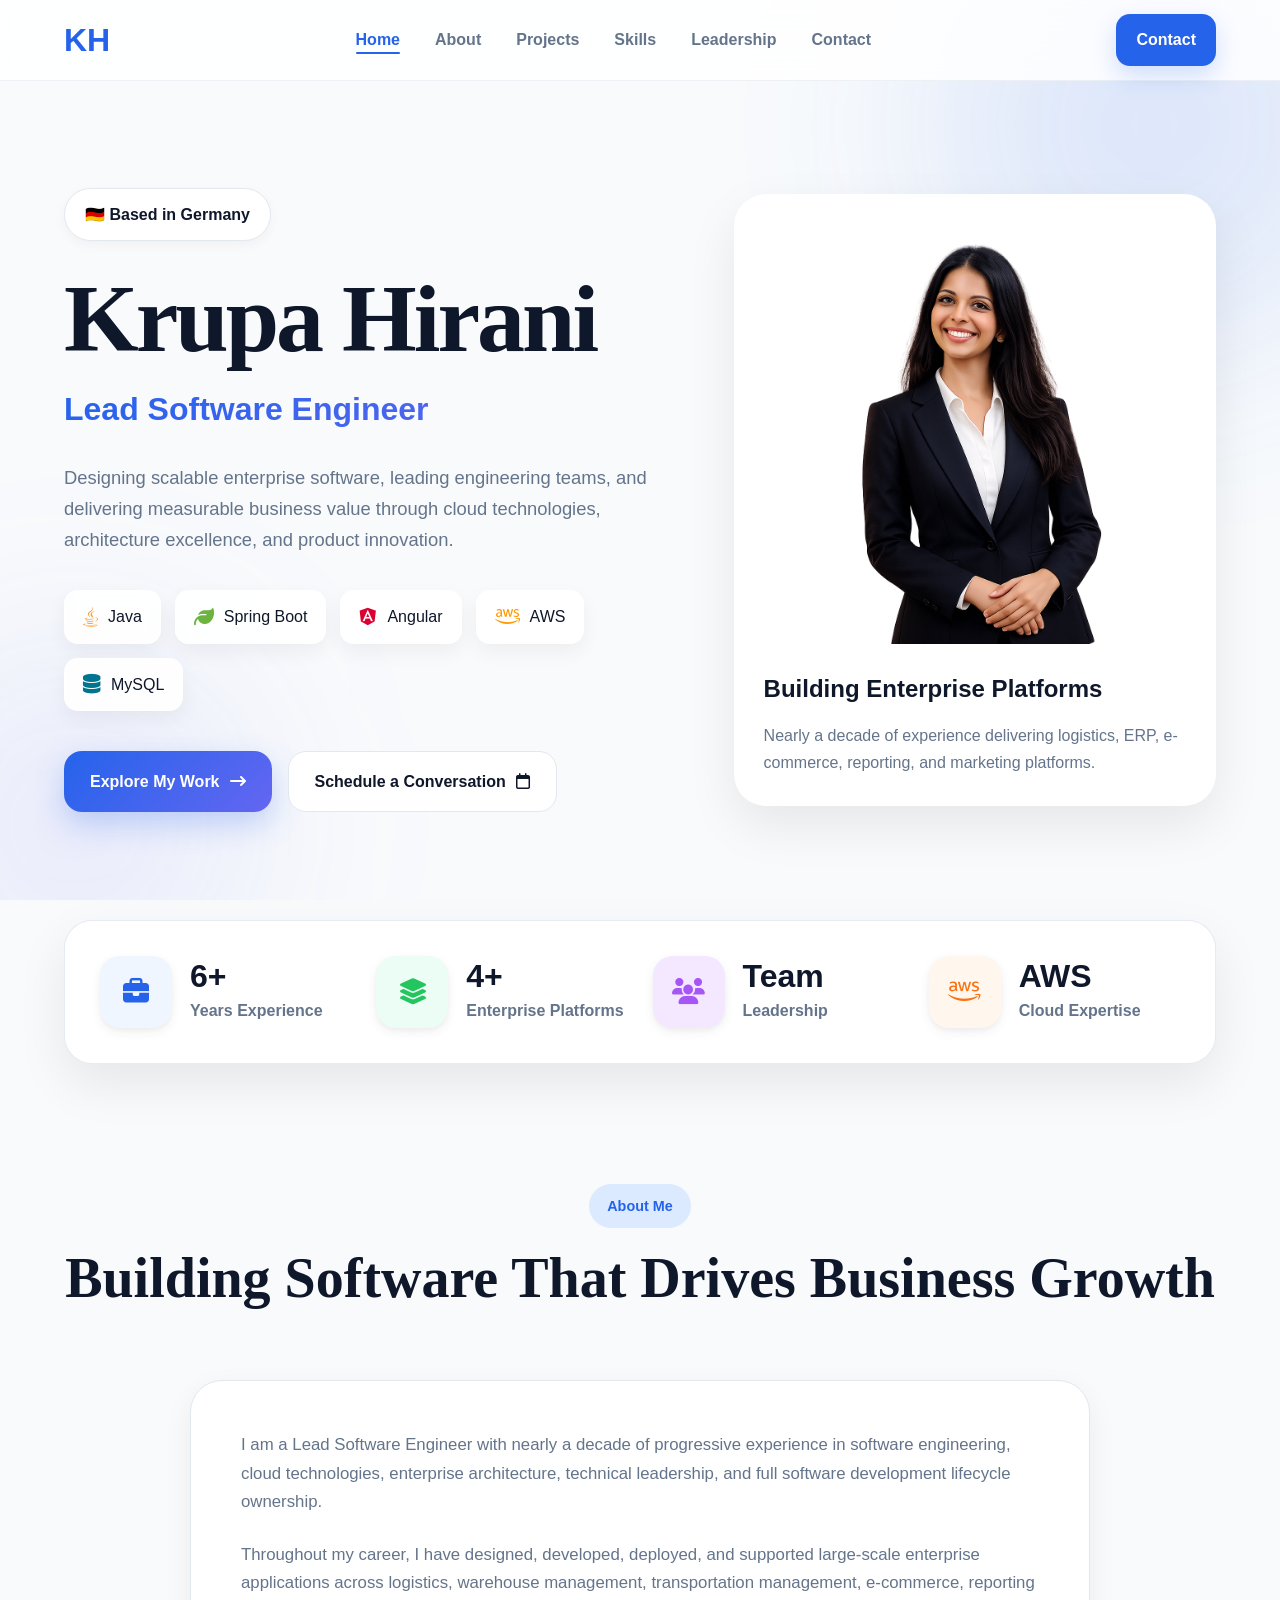
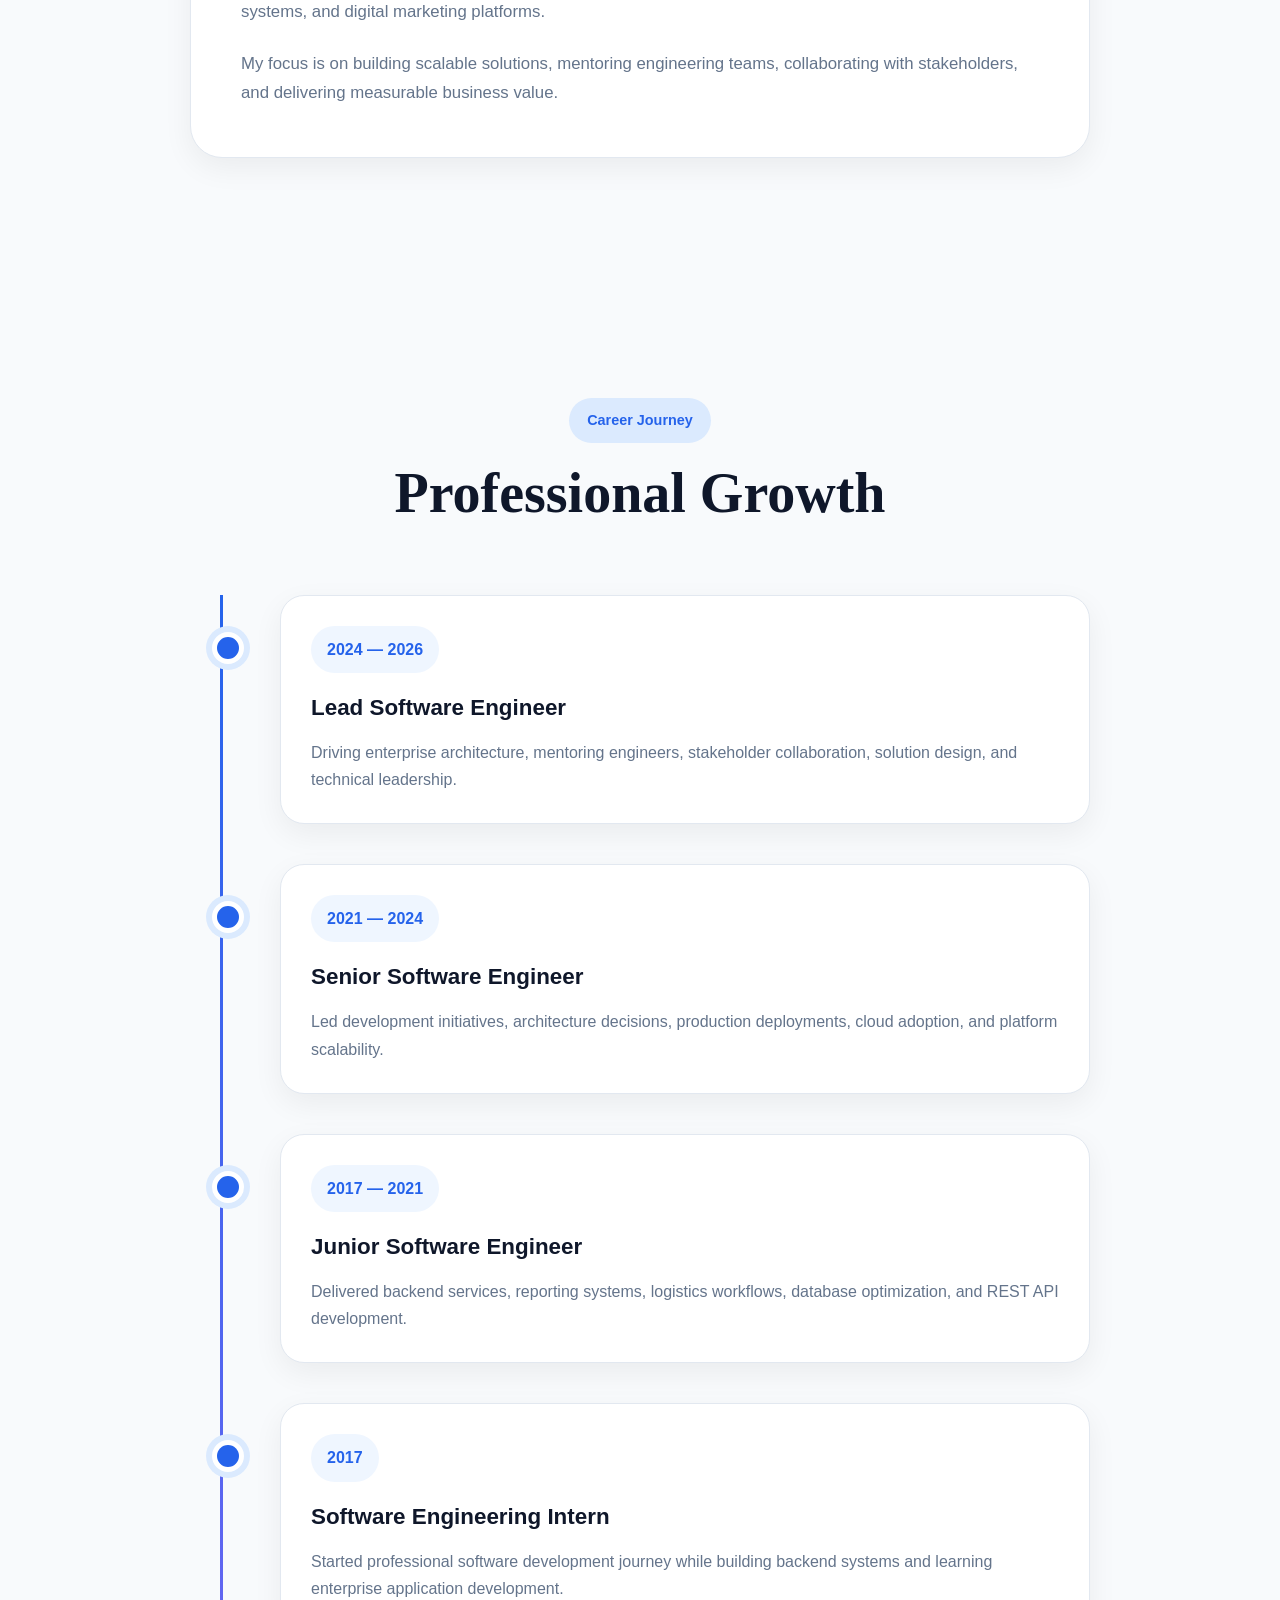
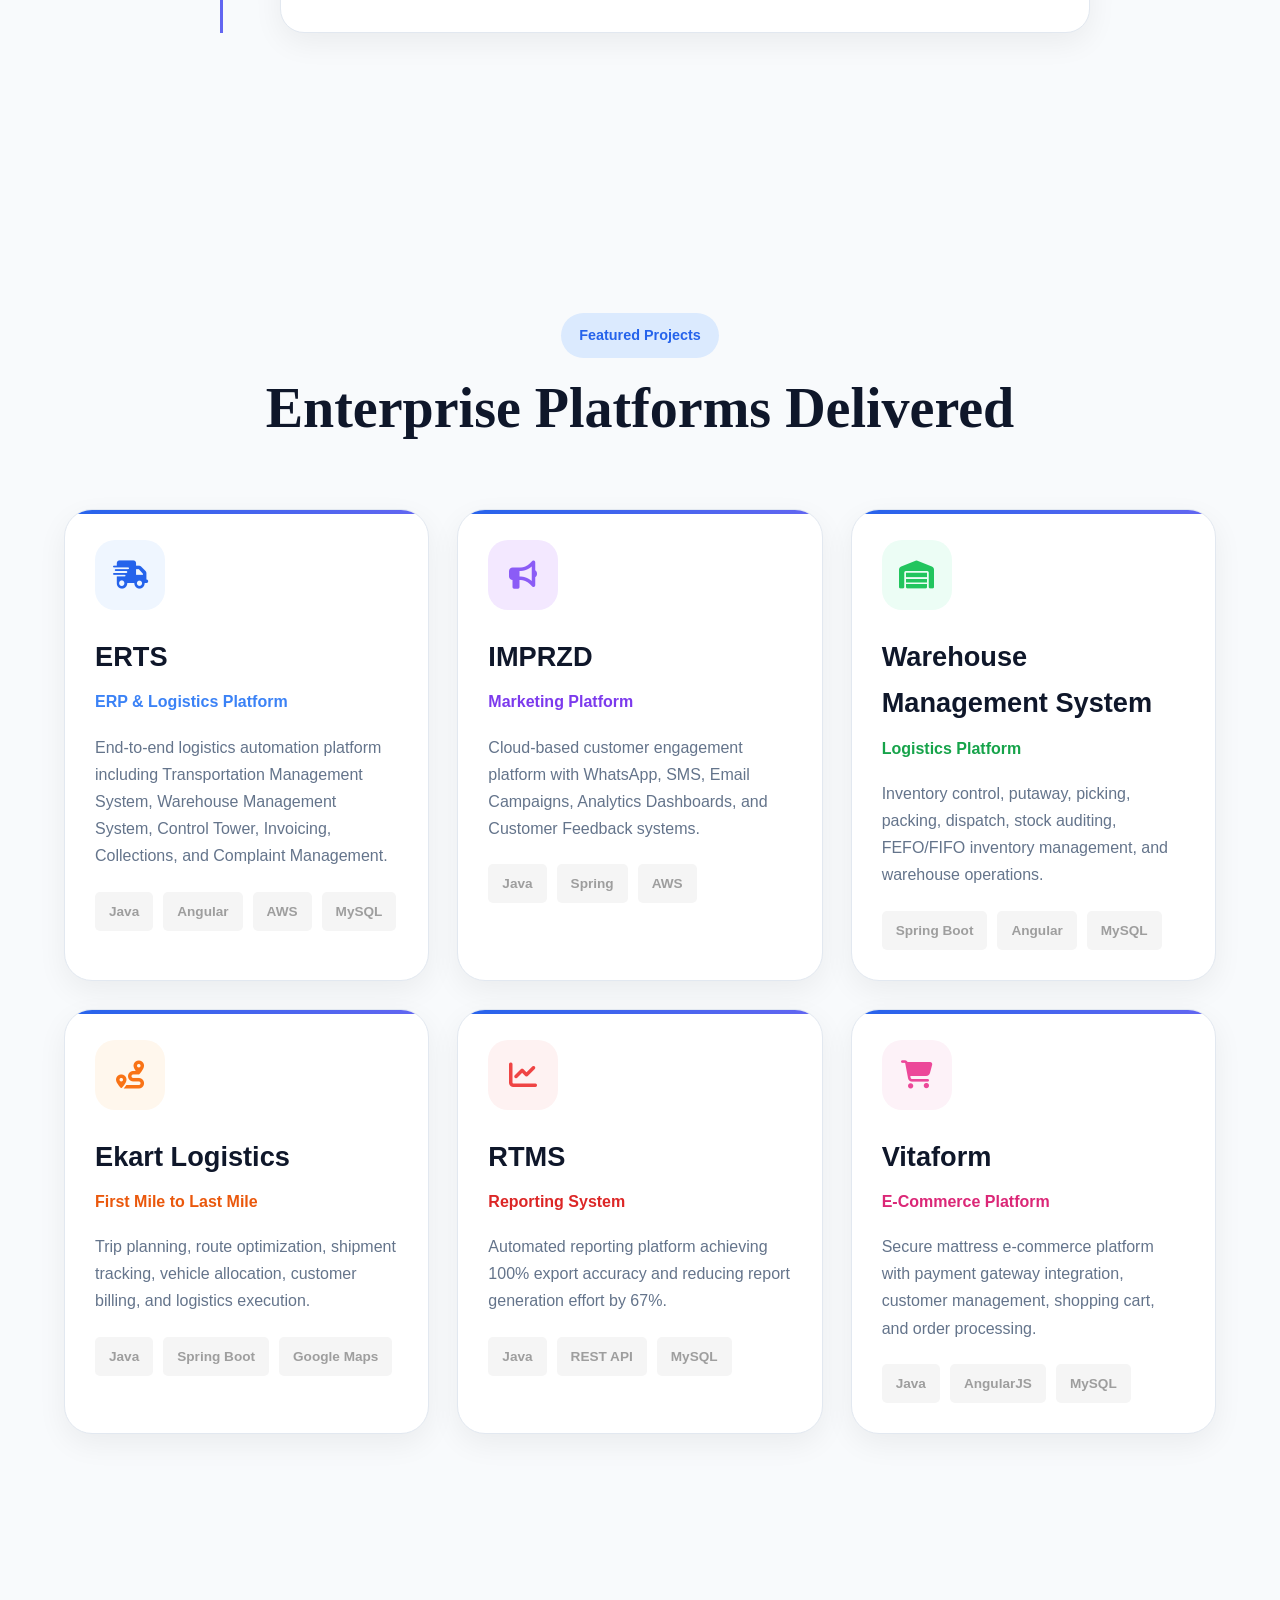
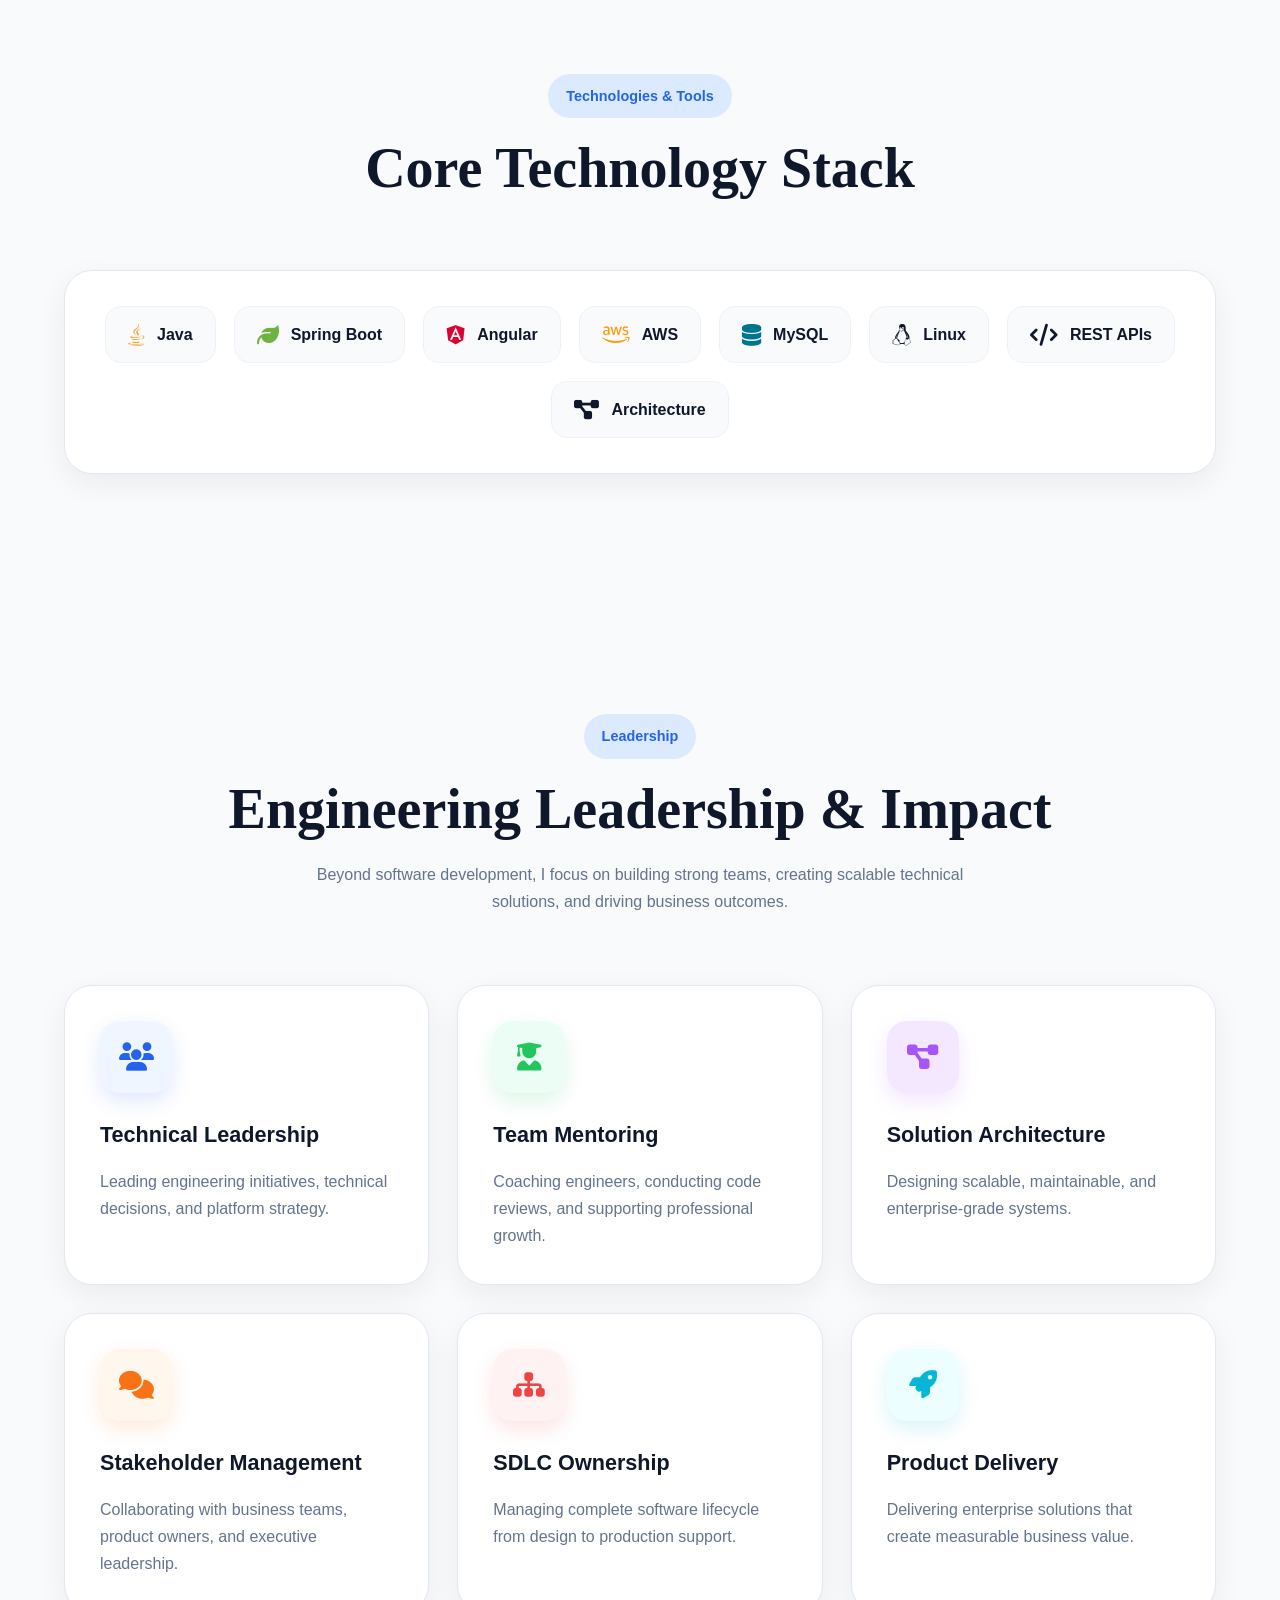
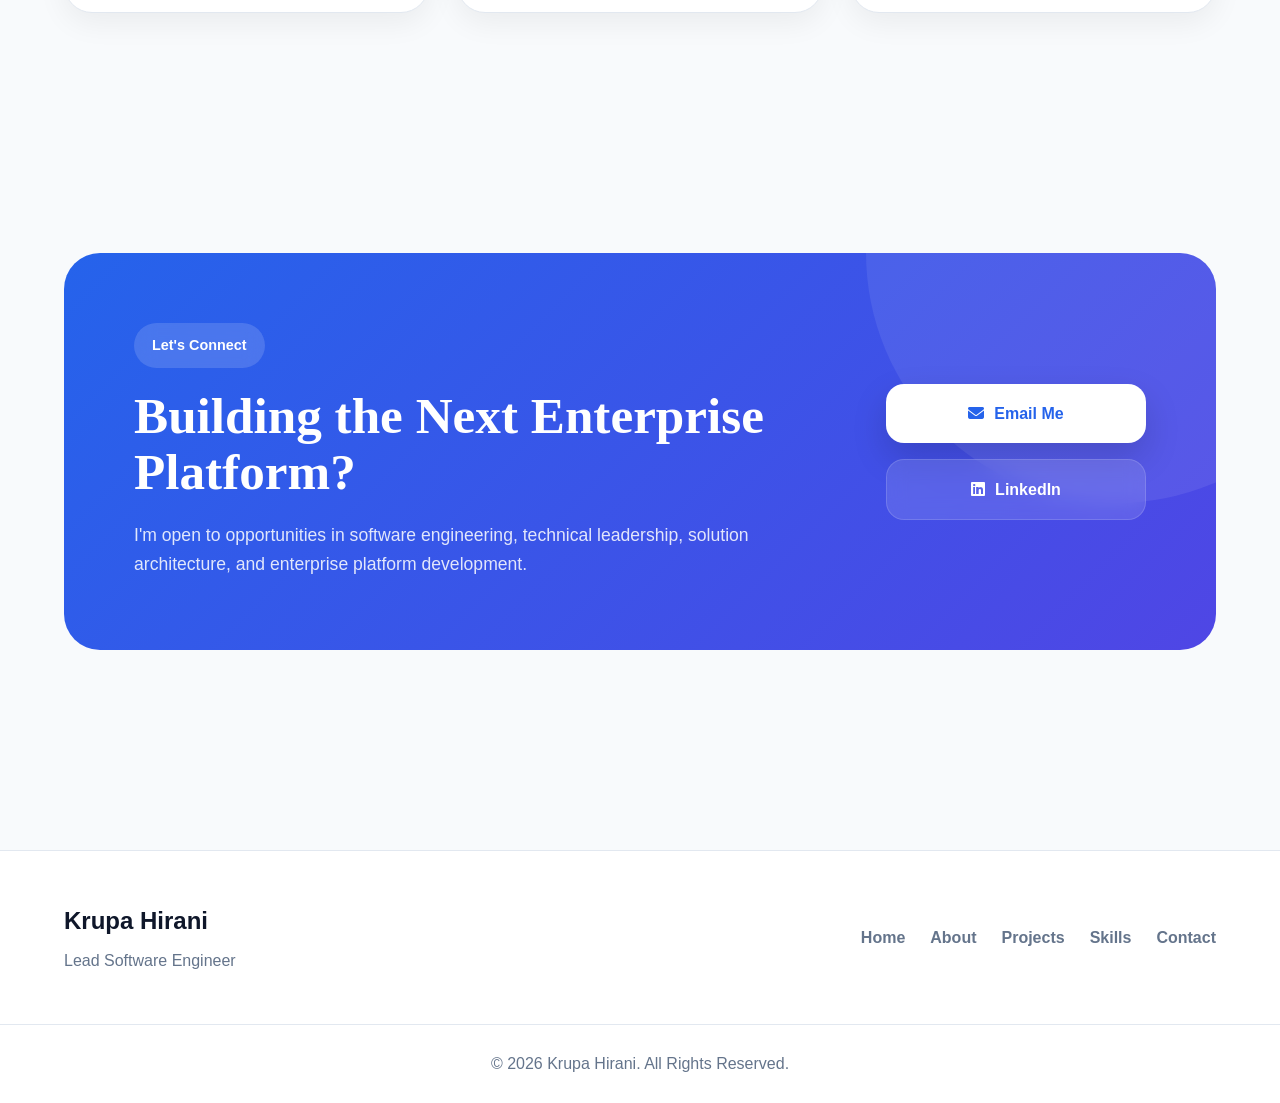
==== commit f2119586: "update image path" ====
--- a/index.html
+++ b/index.html
@@ -222,7 +222,7 @@
 
                         <!-- Replace with your photo -->
 
-                        <img src="/Users/dhavalribadiya/Documents/Projects/resumeWeb/profileImg.png"
+                        <img src="profileImg.png"
                              alt="Krupa Hirani">
 
                     </div>
